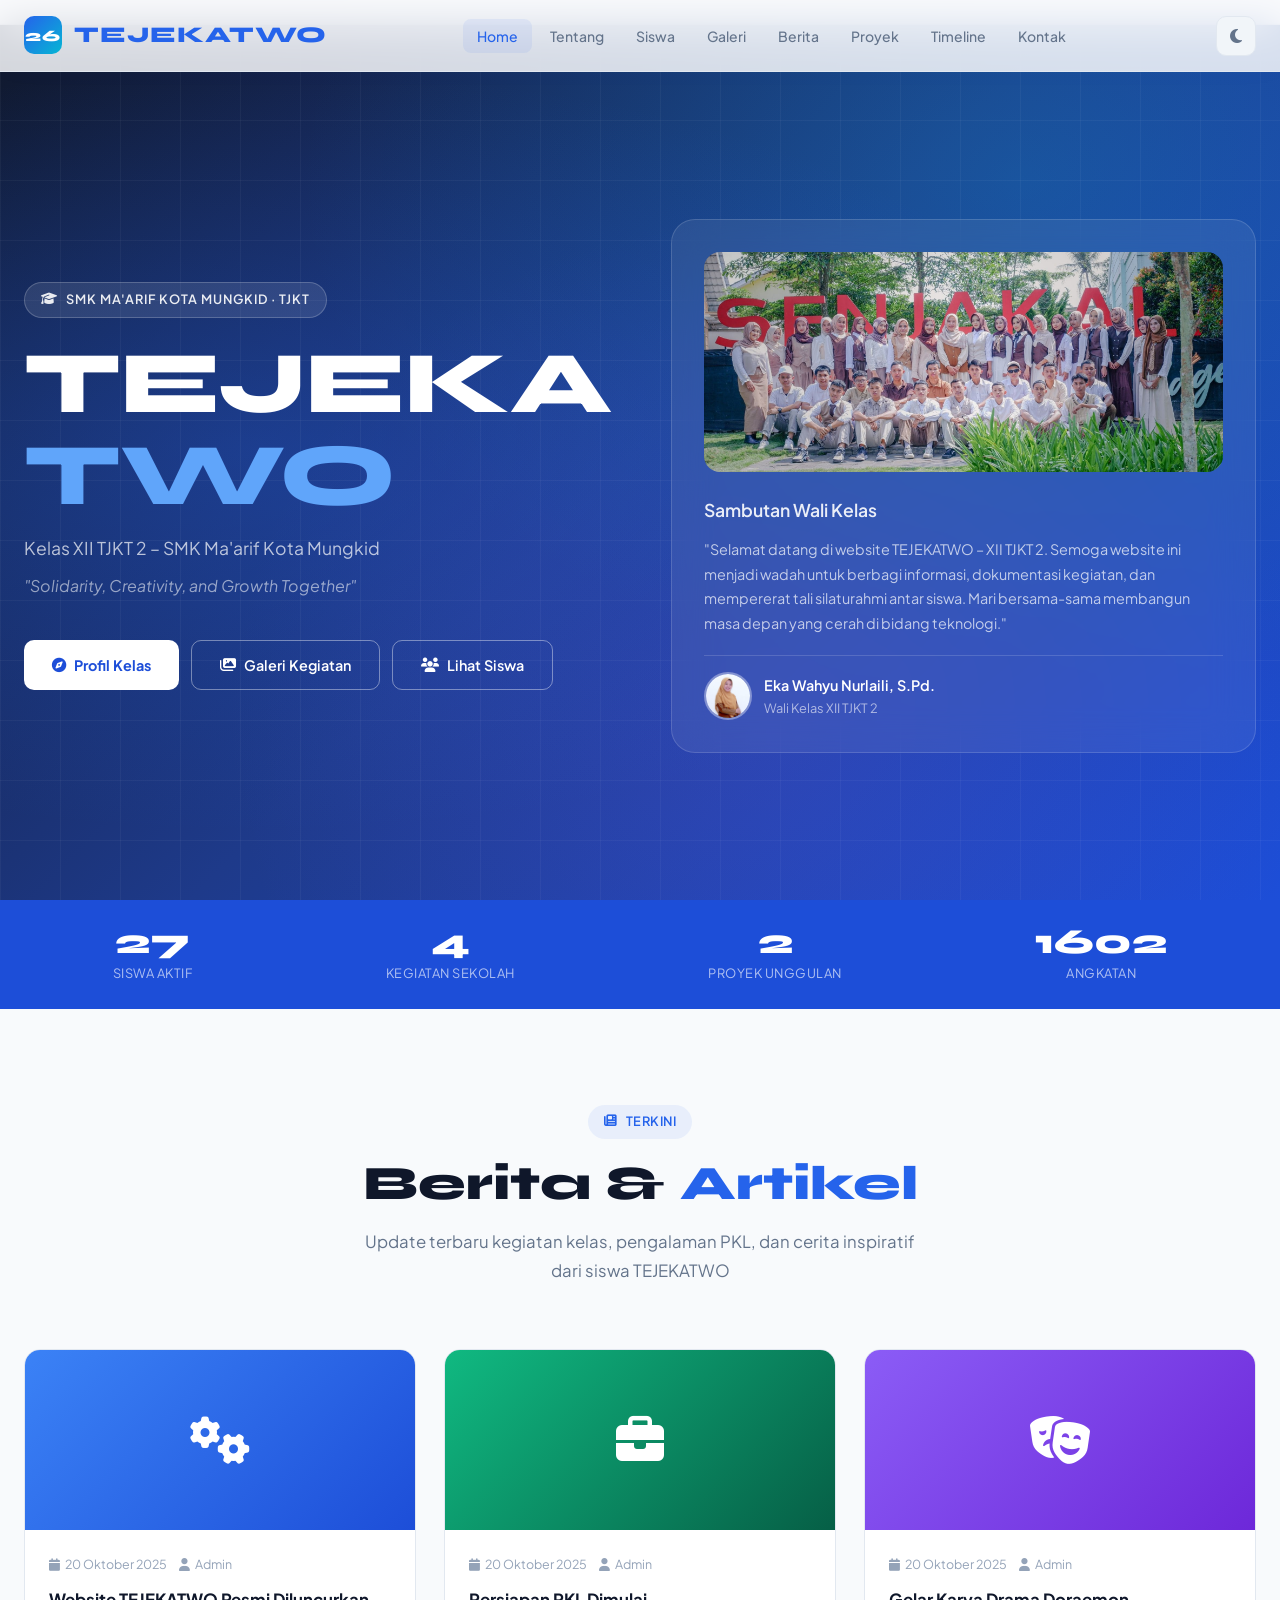
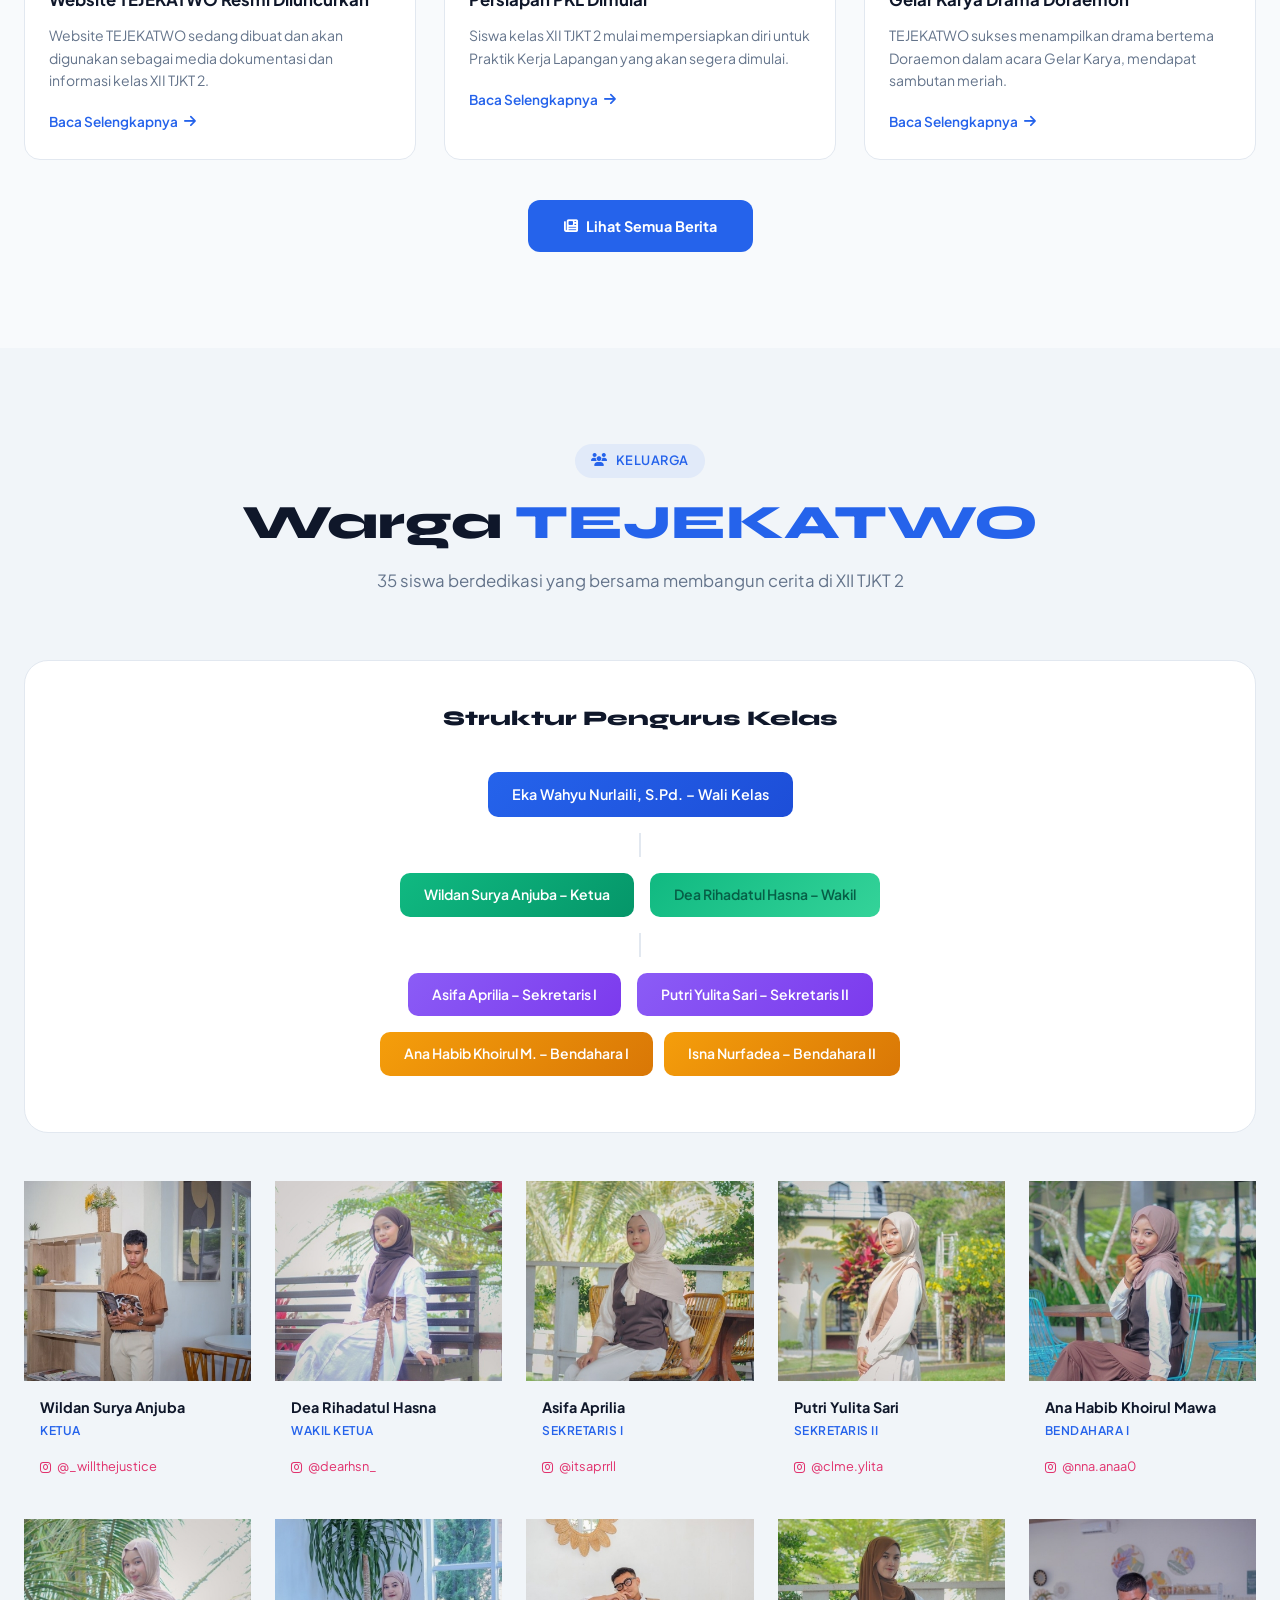
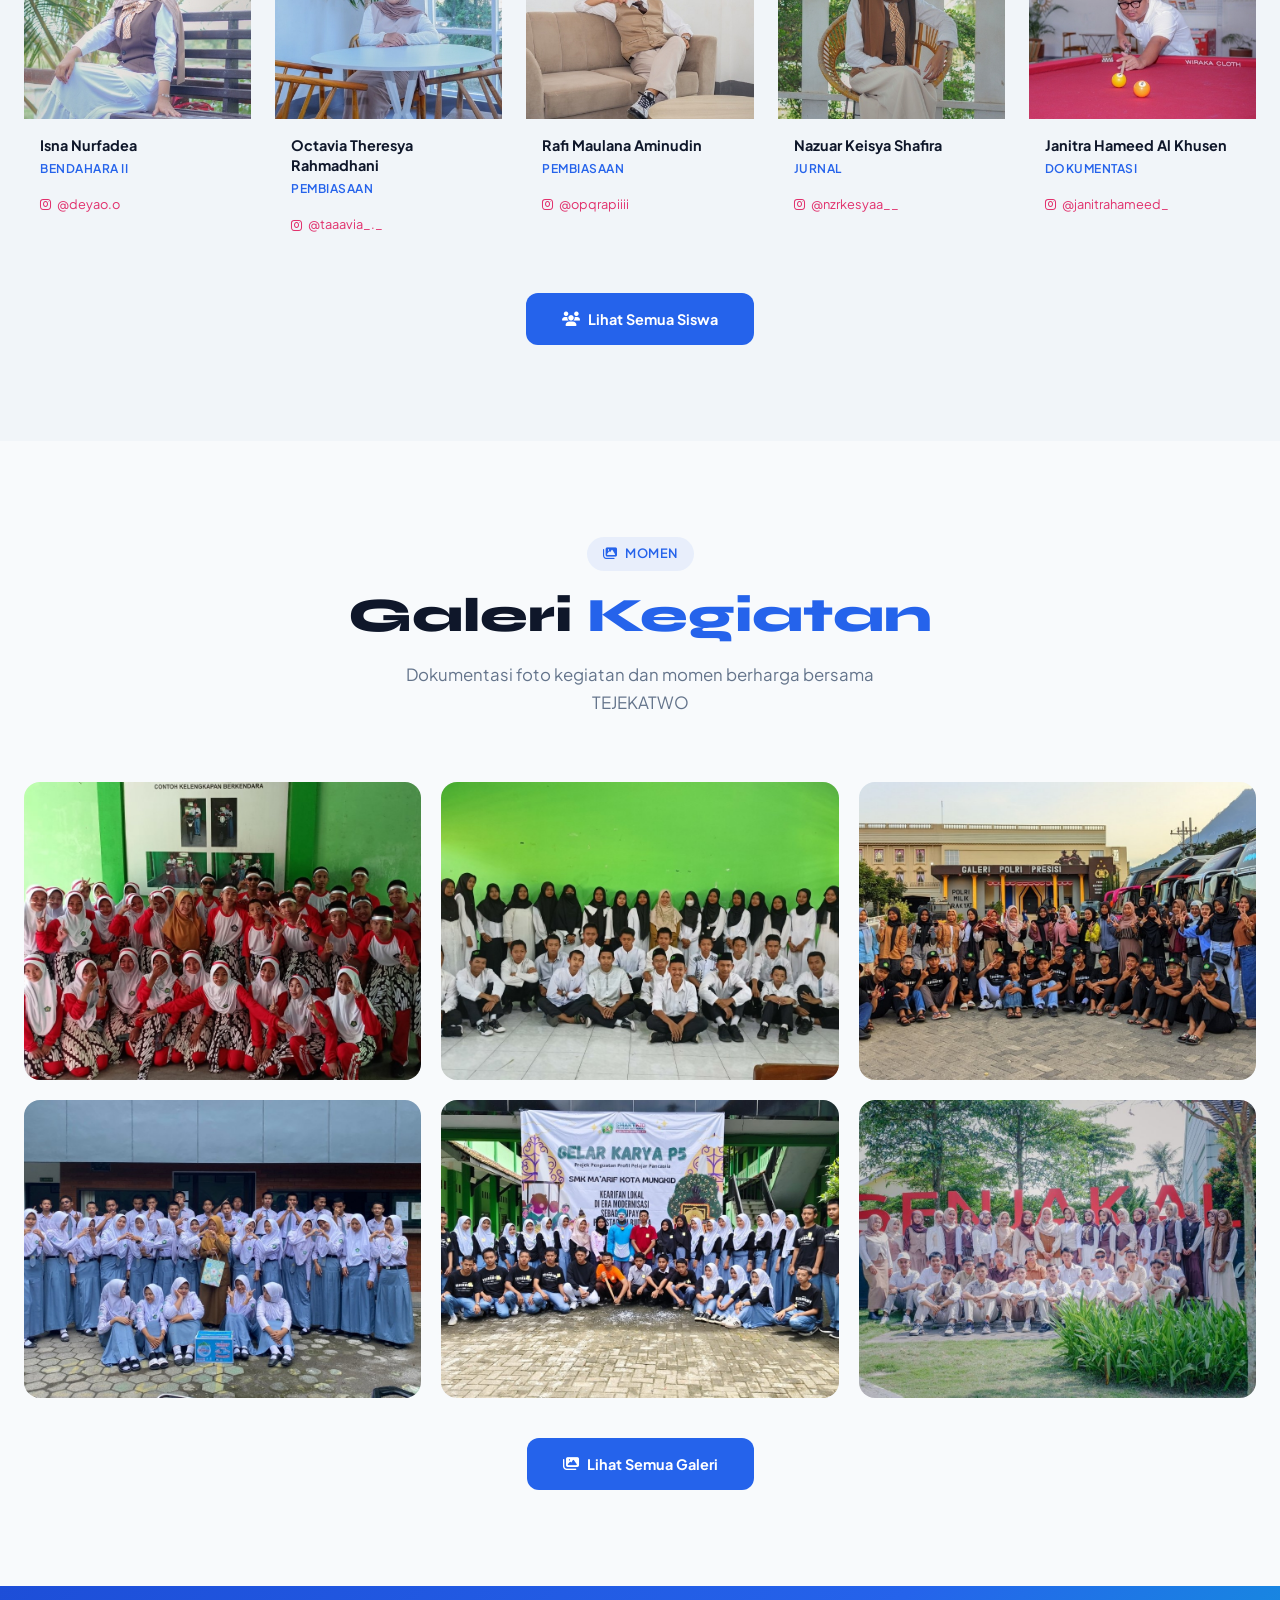
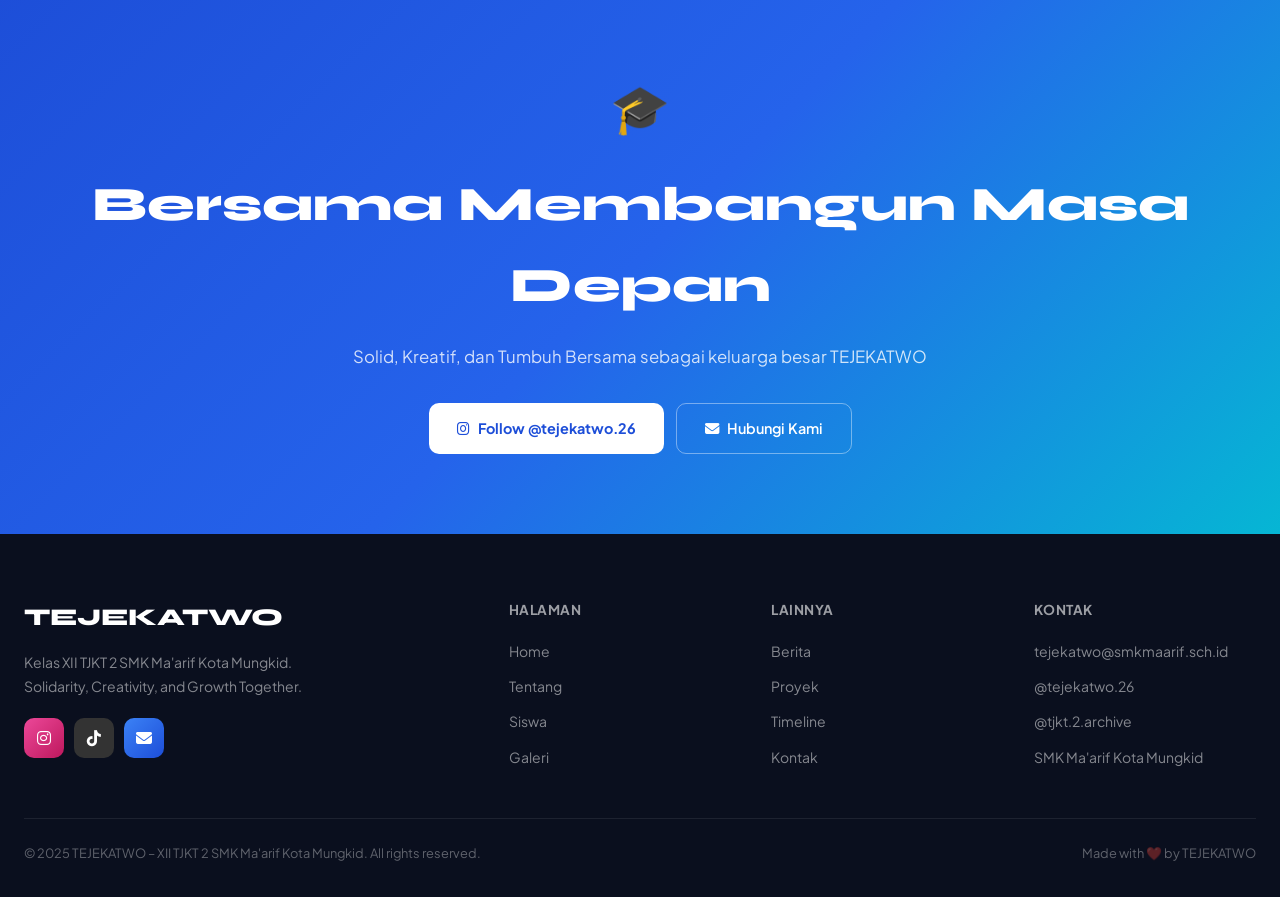
==== index.html @ ade1b7a2 "Add files via upload" ====
<!DOCTYPE html>
<html lang="id" data-theme="light">
<head>
  <meta charset="UTF-8">
  <meta name="viewport" content="width=device-width, initial-scale=1.0">
  <title>TEJEKATWO – XII TJKT 2 SMK Ma'arif Kota Mungkid</title>
  <meta name="description" content="Website resmi kelas XII TJKT 2 SMK Ma'arif Kota Mungkid – Solidarity, Creativity, and Growth Together">
  <meta name="keywords" content="TEJEKATWO, TJKT, SMK Ma'arif, Kota Mungkid, jaringan komputer, website kelas">
  <meta name="author" content="TEJEKATWO">
  <!-- Open Graph -->
  <meta property="og:title" content="TEJEKATWO – XII TJKT 2 SMK Ma'arif Kota Mungkid">
  <meta property="og:description" content="Solidarity, Creativity, and Growth Together">
  <meta property="og:type" content="website">
  <!-- Fonts -->
  <link rel="preconnect" href="https://fonts.googleapis.com">
  <link rel="preconnect" href="https://fonts.gstatic.com" crossorigin>
  <link href="https://fonts.googleapis.com/css2?family=Plus+Jakarta+Sans:wght@300;400;500;600;700;800&family=Syne:wght@700;800&display=swap" rel="stylesheet">
  <link rel="stylesheet" href="https://cdnjs.cloudflare.com/ajax/libs/font-awesome/6.5.0/css/all.min.css">
  <link rel="stylesheet" href="assets/css/style.css">
</head>
<body>

<!-- Scroll Progress -->
<div id="scroll-progress"></div>

<!-- Loading Screen -->
<div id="loading-screen">
  <div class="loader-logo">TEJEKATWO</div>
  <div class="loader-bar"><div class="loader-fill"></div></div>
</div>

<!-- Navbar -->
<nav id="navbar">
  <div class="nav-container">
    <a href="index.html" class="nav-logo">
      <div class="nav-logo-badge">26</div>
      TEJEKATWO
    </a>
    <ul class="nav-links">
      <li><a href="index.html" class="active">Home</a></li>
      <li><a href="about.html">Tentang</a></li>
      <li><a href="students.html">Siswa</a></li>
      <li><a href="gallery.html">Galeri</a></li>
      <li><a href="news.html">Berita</a></li>
      <li><a href="projects.html">Proyek</a></li>
      <li><a href="timeline.html">Timeline</a></li>
      <li><a href="contact.html">Kontak</a></li>
    </ul>
    <div class="nav-actions">
      <button id="theme-toggle" title="Toggle theme"><i class="fas fa-moon"></i></button>
      <button id="hamburger"><i class="fas fa-bars"></i></button>
    </div>
  </div>
</nav>

<!-- Mobile Nav -->
<div id="mobile-nav">
  <ul class="mobile-nav-links">
    <li><a href="index.html">🏠 Home</a></li>
    <li><a href="about.html">📖 Tentang</a></li>
    <li><a href="students.html">👥 Siswa</a></li>
    <li><a href="gallery.html">🖼️ Galeri</a></li>
    <li><a href="news.html">📰 Berita</a></li>
    <li><a href="projects.html">💡 Proyek</a></li>
    <li><a href="timeline.html">📅 Timeline</a></li>
    <li><a href="contact.html">📍 Kontak</a></li>
  </ul>
</div>

<!-- ══ HERO ══ -->
<section id="home">
  <div class="hero-bg-mesh"></div>
  <div class="hero-grid"></div>
  <div class="container">
    <div class="hero-content">
      <!-- Left -->
      <div>
        <div class="hero-eyebrow reveal">
          <i class="fas fa-graduation-cap"></i>
          SMK Ma'arif Kota Mungkid · TJKT
        </div>
        <h1 class="hero-title reveal delay-1">TEJEKA<br><span style="color:#60a5fa">TWO</span></h1>
        <p class="hero-subtitle reveal delay-2">Kelas XII TJKT 2 – SMK Ma'arif Kota Mungkid</p>
        <p class="hero-motto reveal delay-3">"Solidarity, Creativity, and Growth Together"</p>
        <div class="hero-cta reveal delay-4">
          <a href="about.html" class="btn-primary">
            <i class="fas fa-compass"></i> Profil Kelas
          </a>
          <a href="gallery.html" class="btn-outline">
            <i class="fas fa-images"></i> Galeri Kegiatan
          </a>
          <a href="students.html" class="btn-outline">
            <i class="fas fa-users"></i> Lihat Siswa
          </a>
        </div>
      </div>
      <!-- Right – Wali Kelas Card -->
      <div class="hero-card-col reveal delay-2">
        <div class="hero-card">
          <div class="hero-card-img">
            <img src="assets/images/banners/banner_sambutan.jpg" alt="Banner Sambutan" style="width:100%;height:100%;object-fit:cover;" onerror="this.style.display='none'">
            <i class="fas fa-school" style="display:none"></i>
          </div>
          <div class="hero-card-title">Sambutan Wali Kelas</div>
          <p class="hero-card-text">
            "Selamat datang di website TEJEKATWO – XII TJKT 2. Semoga website ini menjadi wadah untuk berbagi informasi, dokumentasi kegiatan, dan mempererat tali silaturahmi antar siswa. Mari bersama-sama membangun masa depan yang cerah di bidang teknologi."
          </p>
          <div class="hero-wali">
            <div class="hero-wali-img" style="overflow:hidden">
              <img src="assets/images/siswa/eka.png" alt="Bu Eka" style="width:100%;height:100%;object-fit:cover" onerror="this.style.display='none'">
            </div>
            <div>
              <div class="hero-wali-name">Eka Wahyu Nurlaili, S.Pd.</div>
              <div class="hero-wali-role">Wali Kelas XII TJKT 2</div>
            </div>
          </div>
        </div>
      </div>
    </div>
  </div>
</section>

<!-- Stats Strip -->
<div class="stats-strip">
  <div class="container">
    <div class="stats-strip-inner">
      <div class="stat-item reveal">
        <div class="stat-num"><span data-target="35" data-suffix="">0</span></div>
        <div class="stat-label">Siswa Aktif</div>
      </div>
      <div class="stat-item reveal delay-1">
        <div class="stat-num"><span data-target="6" data-suffix="">0</span></div>
        <div class="stat-label">Kegiatan Sekolah</div>
      </div>
      <div class="stat-item reveal delay-2">
        <div class="stat-num"><span data-target="3" data-suffix="">0</span></div>
        <div class="stat-label">Proyek Unggulan</div>
      </div>
      <div class="stat-item reveal delay-3">
        <div class="stat-num"><span data-target="2026" data-suffix="">0</span></div>
        <div class="stat-label">Angkatan</div>
      </div>
    </div>
  </div>
</div>

<!-- ══ BERITA TERBARU ══ -->
<section class="section" style="background:var(--bg)">
  <div class="container">
    <div class="section-header reveal">
      <div class="section-tag"><i class="fas fa-newspaper"></i> Terkini</div>
      <h2 class="section-title">Berita & <span>Artikel</span></h2>
      <p class="section-desc">Update terbaru kegiatan kelas, pengalaman PKL, dan cerita inspiratif dari siswa TEJEKATWO</p>
    </div>
    <div class="news-grid">
      <article class="news-card reveal delay-1">
        <div class="news-card-header bg-blue">
          <i class="fas fa-cogs"></i>
        </div>
        <div class="news-card-body">
          <div class="news-meta">
            <span><i class="fas fa-calendar"></i> 20 Oktober 2025</span>
            <span><i class="fas fa-user"></i> Admin</span>
          </div>
          <h3 class="news-card-title">Website TEJEKATWO Resmi Diluncurkan</h3>
          <p class="news-card-desc">Website TEJEKATWO sedang dibuat dan akan digunakan sebagai media dokumentasi dan informasi kelas XII TJKT 2.</p>
          <a href="news.html" class="read-more">Baca Selengkapnya <i class="fas fa-arrow-right"></i></a>
        </div>
      </article>
      <article class="news-card reveal delay-2">
        <div class="news-card-header bg-green">
          <i class="fas fa-briefcase"></i>
        </div>
        <div class="news-card-body">
          <div class="news-meta">
            <span><i class="fas fa-calendar"></i> 20 Oktober 2025</span>
            <span><i class="fas fa-user"></i> Admin</span>
          </div>
          <h3 class="news-card-title">Persiapan PKL Dimulai</h3>
          <p class="news-card-desc">Siswa kelas XII TJKT 2 mulai mempersiapkan diri untuk Praktik Kerja Lapangan yang akan segera dimulai.</p>
          <a href="news.html" class="read-more">Baca Selengkapnya <i class="fas fa-arrow-right"></i></a>
        </div>
      </article>
      <article class="news-card reveal delay-3">
        <div class="news-card-header bg-purple">
          <i class="fas fa-theater-masks"></i>
        </div>
        <div class="news-card-body">
          <div class="news-meta">
            <span><i class="fas fa-calendar"></i> 20 Oktober 2025</span>
            <span><i class="fas fa-user"></i> Admin</span>
          </div>
          <h3 class="news-card-title">Gelar Karya Drama Doraemon</h3>
          <p class="news-card-desc">TEJEKATWO sukses menampilkan drama bertema Doraemon dalam acara Gelar Karya, mendapat sambutan meriah.</p>
          <a href="news.html" class="read-more">Baca Selengkapnya <i class="fas fa-arrow-right"></i></a>
        </div>
      </article>
    </div>
    <div style="text-align:center;margin-top:40px" class="reveal">
      <a href="news.html" class="btn-primary" style="background:var(--primary);color:white;padding:14px 36px;border-radius:12px;font-weight:700;display:inline-flex;align-items:center;gap:8px;transition:all 0.3s">
        <i class="fas fa-newspaper"></i> Lihat Semua Berita
      </a>
    </div>
  </div>
</section>

<!-- ══ SISWA PREVIEW ══ -->
<section class="section" style="background:var(--bg-section)">
  <div class="container">
    <div class="section-header reveal">
      <div class="section-tag"><i class="fas fa-users"></i> Keluarga</div>
      <h2 class="section-title">Warga <span>TEJEKATWO</span></h2>
      <p class="section-desc">35 siswa berdedikasi yang bersama membangun cerita di XII TJKT 2</p>
    </div>
    <!-- Org Preview -->
    <div class="reveal" style="background:var(--bg-card);border:1px solid var(--border);border-radius:var(--radius-lg);padding:40px;margin-bottom:48px">
      <h3 style="font-family:'Syne',sans-serif;font-size:1.3rem;font-weight:800;text-align:center;margin-bottom:32px">Struktur Pengurus Kelas</h3>
      <div class="org-chart">
        <div class="org-row">
          <span class="org-node org-wali">Eka Wahyu Nurlaili, S.Pd. – Wali Kelas</span>
        </div>
        <div class="org-connector"></div>
        <div class="org-row">
          <span class="org-node org-ketua">Wildan Surya Anjuba – Ketua</span>
          <span class="org-node org-wakil" style="background:linear-gradient(135deg,#10b981,#34d399);color:#065f46">Dea Rihadatul Hasna – Wakil</span>
        </div>
        <div class="org-connector"></div>
        <div class="org-row">
          <span class="org-node org-sekret">Asifa Aprilia – Sekretaris I</span>
          <span class="org-node org-sekret">Putri Yulita Sari – Sekretaris II</span><p>
          <span class="org-node org-bendahara">Ana Habib Khoirul M. – Bendahara I</span>
          <span class="org-node org-bendahara">Isna Nurfadea – Bendahara II</span>
        </div>
      </div>
    </div>
    <!-- Preview grid - 8 students -->
    <div class="students-grid" id="preview-students-grid"></div>
    <div style="text-align:center;margin-top:40px" class="reveal">
      <a href="students.html" class="btn-primary" style="background:var(--primary);color:white;padding:14px 36px;border-radius:12px;font-weight:700;display:inline-flex;align-items:center;gap:8px;transition:all 0.3s">
        <i class="fas fa-users"></i> Lihat Semua Siswa
      </a>
    </div>
  </div>
</section>

<!-- ══ GALERI PREVIEW ══ -->
<section class="section" style="background:var(--bg)">
  <div class="container">
    <div class="section-header reveal">
      <div class="section-tag"><i class="fas fa-images"></i> Momen</div>
      <h2 class="section-title">Galeri <span>Kegiatan</span></h2>
      <p class="section-desc">Dokumentasi foto kegiatan dan momen berharga bersama TEJEKATWO</p>
    </div>
    <div class="gallery-grid">
      <div class="gallery-item reveal delay-1" data-category="event">
        <img src="assets/images/galeri/gerakjalan.jpg" alt="Gerak Jalan Kemerdekaan" loading="lazy">
        <div class="gallery-overlay">
          <div class="gallery-caption">
            <h4>Gerak Jalan Kemerdekaan</h4>
            <p>Memeriahkan kemerdekaan Indonesia</p>
          </div>
        </div>
      </div>
      <div class="gallery-item reveal delay-2" data-category="keagamaan">
        <img src="assets/images/galeri/maulid.jpg" alt="Pengajian Maulid Nabi" loading="lazy">
        <div class="gallery-overlay">
          <div class="gallery-caption">
            <h4>Pengajian Maulid Nabi</h4>
            <p>Peringatan maulid nabi Muhammad saw. 1445H</p>
          </div>
        </div>
      </div>
      <div class="gallery-item reveal delay-3" data-category="akademik">
        <img src="assets/images/galeri/kunjungan.jpg" alt="Kunjungan Industri" loading="lazy">
        <div class="gallery-overlay">
          <div class="gallery-caption">
            <h4>Kunjungan Industri & Wisata</h4>
            <p>Universitas Amikom Yogyakarta & Jawa Timur</p>
          </div>
        </div>
      </div>
      <div class="gallery-item reveal delay-1" data-category="event">
        <img src="assets/images/galeri/hariguru.jpg" alt="Hari Guru 2024" loading="lazy">
        <div class="gallery-overlay">
          <div class="gallery-caption">
            <h4>Hari Guru 2024</h4>
            <p>Perayaan Hari Guru Nasional</p>
          </div>
        </div>
      </div>
      <div class="gallery-item reveal delay-2" data-category="seni">
        <img src="assets/images/galeri/gelarkarya.jpg" alt="Gelar Karya" loading="lazy">
        <div class="gallery-overlay">
          <div class="gallery-caption">
            <h4>Gelar Karya</h4>
            <p>Drama Doraemon dari Jepang</p>
          </div>
        </div>
      </div>
      <div class="gallery-item reveal delay-3" data-category="dokumentasi">
        <img src="assets/images/galeri/fotoalbum.jpg" alt="Foto Yearbook" loading="lazy">
        <div class="gallery-overlay">
          <div class="gallery-caption">
            <h4>Foto Yearbook</h4>
            <p>Sesi pemotretan buku tahunan</p>
          </div>
        </div>
      </div>
    </div>
    <div style="text-align:center;margin-top:40px" class="reveal">
      <a href="gallery.html" class="btn-primary" style="background:var(--primary);color:white;padding:14px 36px;border-radius:12px;font-weight:700;display:inline-flex;align-items:center;gap:8px;transition:all 0.3s">
        <i class="fas fa-images"></i> Lihat Semua Galeri
      </a>
    </div>
  </div>
</section>

<!-- ══ CTA ══ -->
<section class="cta-section">
  <div class="container">
    <div class="reveal">
      <div style="font-size:3rem;margin-bottom:16px">🎓</div>
      <h2 class="cta-title">Bersama Membangun Masa Depan</h2>
      <p class="cta-desc">Solid, Kreatif, dan Tumbuh Bersama sebagai keluarga besar TEJEKATWO</p>
      <div style="display:flex;gap:12px;justify-content:center;flex-wrap:wrap">
        <a href="http://www.instagram.com/tejekatwo.26" target="_blank" rel="noopener" class="btn-primary">
          <i class="fab fa-instagram"></i> Follow @tejekatwo.26
        </a>
        <a href="contact.html" class="btn-outline">
          <i class="fas fa-envelope"></i> Hubungi Kami
        </a>
      </div>
    </div>
  </div>
</section>

<!-- ══ FOOTER ══ -->
<footer>
  <div class="container">
    <div class="footer-grid">
      <div>
        <div class="footer-logo">TEJEKATWO</div>
        <p class="footer-desc">Kelas XII TJKT 2 SMK Ma'arif Kota Mungkid.<br>Solidarity, Creativity, and Growth Together.</p>
        <div class="footer-social" style="margin-top:20px">
          <a href="http://www.instagram.com/tejekatwo.26" target="_blank" class="social-btn bg-pink" title="Instagram">
            <i class="fab fa-instagram"></i>
          </a>
          <a href="http://www.tiktok.com/@tjkt.2.archive" target="_blank" class="social-btn" style="background:#333" title="TikTok">
            <i class="fab fa-tiktok"></i>
          </a>
          <a href="mailto:tejekatwo@smkmaarif.sch.id" class="social-btn bg-blue" title="Email">
            <i class="fas fa-envelope"></i>
          </a>
        </div>
      </div>
      <div>
        <div class="footer-heading">Halaman</div>
        <ul class="footer-links">
          <li><a href="index.html">Home</a></li>
          <li><a href="about.html">Tentang</a></li>
          <li><a href="students.html">Siswa</a></li>
          <li><a href="gallery.html">Galeri</a></li>
        </ul>
      </div>
      <div>
        <div class="footer-heading">Lainnya</div>
        <ul class="footer-links">
          <li><a href="news.html">Berita</a></li>
          <li><a href="projects.html">Proyek</a></li>
          <li><a href="timeline.html">Timeline</a></li>
          <li><a href="contact.html">Kontak</a></li>
        </ul>
      </div>
      <div>
        <div class="footer-heading">Kontak</div>
        <ul class="footer-links">
          <li><a href="mailto:tejekatwo@smkmaarif.sch.id">tejekatwo@smkmaarif.sch.id</a></li>
          <li><a href="#">@tejekatwo.26</a></li>
          <li><a href="#">@tjkt.2.archive</a></li>
          <li><a href="#">SMK Ma'arif Kota Mungkid</a></li>
        </ul>
      </div>
    </div>
    <hr class="footer-divider">
    <div class="footer-bottom">
      <span class="footer-copy">© 2025 TEJEKATWO – XII TJKT 2 SMK Ma'arif Kota Mungkid. All rights reserved.</span>
      <span class="footer-copy">Made with ❤️ by TEJEKATWO</span>
    </div>
  </div>
</footer>

<!-- Lightbox -->
<div id="lightbox">
  <button id="lightbox-close"><i class="fas fa-times"></i></button>
  <img src="" alt="Gallery Image">
  <div id="lightbox-caption"></div>
</div>

<!-- Back to Top -->
<button id="back-to-top" title="Kembali ke atas"><i class="fas fa-arrow-up"></i></button>

<script src="assets/js/data.js"></script>
<script src="assets/js/main.js"></script>
<script>
// Render preview students (first 8)
document.addEventListener('DOMContentLoaded', () => {
  const grid = document.getElementById('preview-students-grid');
  if (!grid || typeof SISWA_DATA === 'undefined') return;
  SISWA_DATA.slice(0, 10).forEach((siswa, i) => {
    const card = document.createElement('div');
    card.className = ` reveal delay-${(i%4)+1}`;
    card.innerHTML = `
      ${siswa.foto
  ? `<img 
       src="assets/images/siswa/${siswa.foto}" 
       alt="${siswa.nama}" 
       class="student-card-img" 
       loading="lazy"
       onerror="this.outerHTML='<div class=&quot;student-card-img&quot;><i class=&quot;fas fa-user&quot;></i></div>'"
     >`
  : `<div class="student-card-img"><i class="fas fa-user"></i></div>`
}
      <div class="student-card-body">
        <div class="student-card-name">${siswa.nama}</div>
        <div class="student-card-role">${siswa.jabatan}</div>
        <a href="https://instagram.com/${siswa.instagram}" target="_blank" rel="noopener" class="student-card-ig">
          <i class="fab fa-instagram"></i> @${siswa.instagram}
        </a>
      </div>`;
    grid.appendChild(card);
    setTimeout(() => document.querySelectorAll('.reveal').forEach(el => {
      const io = new IntersectionObserver(entries => entries.forEach(e => e.isIntersecting && e.target.classList.add('visible')), {threshold:0.1});
      io.observe(el);
    }), 50);
  });
});
</script>
</body>
</html>
---- assets/css/style.css ----
/* ============================================================
   TEJEKATWO – Main Stylesheet
   XII TJKT 2 SMK Ma'arif Kota Mungkid
   Design: Premium Dark Academic + Modern Tech
   ============================================================ */

@import url('https://fonts.googleapis.com/css2?family=Plus+Jakarta+Sans:wght@300;400;500;600;700;800&family=Syne:wght@700;800&display=swap');

/* ── CSS Variables ── */
:root {
  --primary: #2563eb;
  --primary-light: #3b82f6;
  --primary-dark: #1d4ed8;
  --accent: #06b6d4;
  --accent2: #8b5cf6;
  --success: #10b981;
  --warning: #f59e0b;
  --danger: #ef4444;

  --bg: #f8fafc;
  --bg-card: #ffffff;
  --bg-section: #f1f5f9;
  --text: #0f172a;
  --text-muted: #64748b;
  --text-light: #94a3b8;
  --border: #e2e8f0;
  --shadow: 0 4px 24px rgba(37,99,235,0.08);
  --shadow-lg: 0 12px 48px rgba(37,99,235,0.15);
  --radius: 16px;
  --radius-sm: 10px;
  --radius-lg: 24px;
  --navbar-h: 72px;
  --transition: 0.3s cubic-bezier(0.4, 0, 0.2, 1);
}

[data-theme="dark"] {
  --bg: #0a0f1e;
  --bg-card: #111827;
  --bg-section: #111827;
  --text: #f1f5f9;
  --text-muted: #94a3b8;
  --text-light: #64748b;
  --border: #1e293b;
  --shadow: 0 4px 24px rgba(0,0,0,0.4);
  --shadow-lg: 0 12px 48px rgba(0,0,0,0.6);
}

/* ── Reset ── */
*, *::before, *::after { box-sizing: border-box; margin: 0; padding: 0; }

html {
  scroll-behavior: smooth;
  scroll-padding-top: var(--navbar-h);
}

body {
  font-family: 'Plus Jakarta Sans', sans-serif;
  background: var(--bg);
  color: var(--text);
  line-height: 1.7;
  overflow-x: hidden;
  transition: background var(--transition), color var(--transition);
}

img { max-width: 100%; display: block; }
a { text-decoration: none; color: inherit; }
button { cursor: pointer; border: none; background: none; font-family: inherit; }

/* ── Scroll Progress Bar ── */
#scroll-progress {
  position: fixed;
  top: 0; left: 0;
  height: 3px;
  background: linear-gradient(90deg, var(--primary), var(--accent));
  z-index: 9999;
  width: 0%;
  transition: width 0.1s linear;
}

/* ── Loading Screen ── */
#loading-screen {
  position: fixed;
  inset: 0;
  background: var(--primary-dark);
  display: flex;
  flex-direction: column;
  align-items: center;
  justify-content: center;
  z-index: 10000;
  transition: opacity 0.6s ease, visibility 0.6s;
}
#loading-screen.hidden { opacity: 0; visibility: hidden; }
.loader-logo {
  font-family: 'Syne', sans-serif;
  font-size: 2.5rem;
  color: white;
  font-weight: 800;
  letter-spacing: 2px;
  animation: pulse 1.2s ease-in-out infinite;
}
.loader-bar {
  width: 200px;
  height: 3px;
  background: rgba(255,255,255,0.2);
  border-radius: 2px;
  margin-top: 20px;
  overflow: hidden;
}
.loader-fill {
  height: 100%;
  background: white;
  border-radius: 2px;
  animation: load 1.5s ease forwards;
}
@keyframes load { from { width: 0 } to { width: 100% } }
@keyframes pulse { 0%,100%{opacity:1} 50%{opacity:0.6} }

/* ── Navbar ── */
#navbar {
  position: fixed;
  top: 0; left: 0; right: 0;
  height: var(--navbar-h);
  background: rgba(248,250,252,0.85);
  backdrop-filter: blur(20px);
  -webkit-backdrop-filter: blur(20px);
  border-bottom: 1px solid var(--border);
  z-index: 1000;
  transition: all var(--transition);
}
[data-theme="dark"] #navbar {
  background: rgba(10,15,30,0.85);
}
#navbar.scrolled {
  box-shadow: var(--shadow);
}
.nav-container {
  max-width: 1280px;
  margin: 0 auto;
  padding: 0 24px;
  height: 100%;
  display: flex;
  align-items: center;
  justify-content: space-between;
}
.nav-logo {
  display: flex;
  align-items: center;
  gap: 12px;
  font-family: 'Syne', sans-serif;
  font-size: 1.4rem;
  font-weight: 800;
  color: var(--primary);
  letter-spacing: 1px;
}
.nav-logo-badge {
  width: 38px;
  height: 38px;
  background: linear-gradient(135deg, var(--primary), var(--accent));
  border-radius: 10px;
  display: flex;
  align-items: center;
  justify-content: center;
  color: white;
  font-size: 1rem;
  font-weight: 800;
}
.nav-links {
  display: flex;
  align-items: center;
  gap: 4px;
  list-style: none;
}
.nav-links a {
  padding: 8px 14px;
  border-radius: 8px;
  font-size: 0.875rem;
  font-weight: 500;
  color: var(--text-muted);
  transition: all var(--transition);
}
.nav-links a:hover, .nav-links a.active {
  color: var(--primary);
  background: rgba(37,99,235,0.08);
}
.nav-actions {
  display: flex;
  align-items: center;
  gap: 8px;
}
#theme-toggle {
  width: 40px; height: 40px;
  border-radius: 10px;
  background: var(--bg-section);
  border: 1px solid var(--border);
  color: var(--text-muted);
  display: flex; align-items: center; justify-content: center;
  transition: all var(--transition);
  font-size: 1rem;
}
#theme-toggle:hover { color: var(--primary); border-color: var(--primary); }

#hamburger {
  display: none;
  width: 40px; height: 40px;
  border-radius: 10px;
  background: var(--bg-section);
  border: 1px solid var(--border);
  color: var(--text-muted);
  align-items: center; justify-content: center;
  font-size: 1.1rem;
  transition: all var(--transition);
}

/* Mobile Menu */
#mobile-nav {
  position: fixed;
  top: var(--navbar-h);
  left: 0; right: 0;
  background: var(--bg-card);
  border-bottom: 1px solid var(--border);
  padding: 16px 24px 24px;
  z-index: 999;
  transform: translateY(-110%);
  transition: transform 0.4s cubic-bezier(0.4,0,0.2,1);
  box-shadow: var(--shadow-lg);
}
#mobile-nav.open { transform: translateY(0); }
.mobile-nav-links {
  list-style: none;
  display: flex;
  flex-direction: column;
  gap: 4px;
}
.mobile-nav-links a {
  display: block;
  padding: 12px 16px;
  border-radius: var(--radius-sm);
  font-weight: 500;
  color: var(--text-muted);
  transition: all var(--transition);
}
.mobile-nav-links a:hover { background: var(--bg-section); color: var(--primary); }

/* ── Container ── */
.container { max-width: 1280px; margin: 0 auto; padding: 0 24px; }
.section { padding: 96px 0; }
.section-sm { padding: 64px 0; }

/* ── Section Header ── */
.section-header { text-align: center; margin-bottom: 64px; }
.section-tag {
  display: inline-flex;
  align-items: center;
  gap: 8px;
  background: rgba(37,99,235,0.08);
  color: var(--primary);
  padding: 6px 16px;
  border-radius: 100px;
  font-size: 0.8rem;
  font-weight: 600;
  letter-spacing: 0.5px;
  text-transform: uppercase;
  margin-bottom: 16px;
}
.section-title {
  font-family: 'Syne', sans-serif;
  font-size: clamp(2rem, 4vw, 3rem);
  font-weight: 800;
  color: var(--text);
  line-height: 1.2;
  margin-bottom: 16px;
}
.section-title span { color: var(--primary); }
.section-desc {
  font-size: 1.05rem;
  color: var(--text-muted);
  max-width: 560px;
  margin: 0 auto;
}

/* ── Hero Section ── */
#home {
  min-height: 100vh;
  display: flex;
  align-items: center;
  padding-top: var(--navbar-h);
  position: relative;
  overflow: hidden;
  background: linear-gradient(135deg, #0f172a 0%, #1e3a8a 50%, #1d4ed8 100%);
}
.hero-bg-mesh {
  position: absolute;
  inset: 0;
  background:
    radial-gradient(ellipse at 20% 50%, rgba(37,99,235,0.3) 0%, transparent 60%),
    radial-gradient(ellipse at 80% 20%, rgba(6,182,212,0.2) 0%, transparent 50%),
    radial-gradient(ellipse at 60% 80%, rgba(139,92,246,0.15) 0%, transparent 50%);
}
.hero-grid {
  position: absolute;
  inset: 0;
  background-image:
    linear-gradient(rgba(255,255,255,0.04) 1px, transparent 1px),
    linear-gradient(90deg, rgba(255,255,255,0.04) 1px, transparent 1px);
  background-size: 60px 60px;
}
.hero-content {
  position: relative;
  z-index: 1;
  display: grid;
  grid-template-columns: 1fr 1fr;
  gap: 60px;
  align-items: center;
  padding: 80px 0;
}
.hero-eyebrow {
  display: inline-flex;
  align-items: center;
  gap: 8px;
  background: rgba(255,255,255,0.1);
  border: 1px solid rgba(255,255,255,0.2);
  color: rgba(255,255,255,0.9);
  padding: 6px 16px;
  border-radius: 100px;
  font-size: 0.8rem;
  font-weight: 600;
  letter-spacing: 1px;
  text-transform: uppercase;
  margin-bottom: 20px;
}
.hero-title {
  font-family: 'Syne', sans-serif;
  font-size: clamp(3rem, 7vw, 5.5rem);
  font-weight: 800;
  color: white;
  line-height: 1.05;
  margin-bottom: 12px;
  letter-spacing: -1px;
}
.hero-subtitle {
  font-size: 1.1rem;
  color: rgba(255,255,255,0.7);
  margin-bottom: 8px;
}
.hero-motto {
  font-size: 1rem;
  color: rgba(255,255,255,0.55);
  font-style: italic;
  margin-bottom: 40px;
}
.hero-cta {
  display: flex;
  flex-wrap: wrap;
  gap: 12px;
}
.btn-primary {
  background: white;
  color: var(--primary-dark);
  padding: 12px 28px;
  border-radius: var(--radius-sm);
  font-weight: 700;
  font-size: 0.9rem;
  transition: all var(--transition);
  display: inline-flex;
  align-items: center;
  gap: 8px;
}
.btn-primary:hover {
  transform: translateY(-2px);
  box-shadow: 0 8px 24px rgba(255,255,255,0.3);
}
.btn-outline {
  background: transparent;
  color: white;
  padding: 12px 28px;
  border-radius: var(--radius-sm);
  font-weight: 600;
  font-size: 0.9rem;
  border: 1.5px solid rgba(255,255,255,0.4);
  transition: all var(--transition);
  display: inline-flex;
  align-items: center;
  gap: 8px;
}
.btn-outline:hover {
  background: rgba(255,255,255,0.1);
  border-color: rgba(255,255,255,0.7);
  transform: translateY(-2px);
}

/* Hero Card */
.hero-card {
  background: rgba(255,255,255,0.07);
  backdrop-filter: blur(20px);
  border: 1px solid rgba(255,255,255,0.15);
  border-radius: var(--radius-lg);
  padding: 32px;
  color: white;
}
.hero-card-img {
  width: 100%;
  height: 220px;
  border-radius: var(--radius);
  object-fit: cover;
  margin-bottom: 24px;
  background: rgba(255,255,255,0.1);
  display: flex;
  align-items: center;
  justify-content: center;
  color: rgba(255,255,255,0.4);
  font-size: 3rem;
  overflow: hidden;
}
.hero-card-title {
  font-size: 1.1rem;
  font-weight: 600;
  margin-bottom: 12px;
  color: rgba(255,255,255,0.9);
}
.hero-card-text {
  font-size: 0.9rem;
  color: rgba(255,255,255,0.7);
  line-height: 1.7;
  margin-bottom: 20px;
}
.hero-wali {
  display: flex;
  align-items: center;
  gap: 12px;
  padding-top: 16px;
  border-top: 1px solid rgba(255,255,255,0.15);
}
.hero-wali-img {
  width: 48px;
  height: 48px;
  border-radius: 50%;
  object-fit: cover;
  border: 2px solid rgba(255,255,255,0.3);
  background: rgba(255,255,255,0.1);
  overflow: hidden;
}
.hero-wali-name { font-size: 0.9rem; font-weight: 600; }
.hero-wali-role { font-size: 0.8rem; color: rgba(255,255,255,0.6); }

/* Stats Strip */
.stats-strip {
  background: var(--primary-dark);
  padding: 24px 0;
}
.stats-strip-inner {
  display: flex;
  justify-content: space-around;
  flex-wrap: wrap;
  gap: 16px;
}
.stat-item { text-align: center; color: white; }
.stat-num {
  font-family: 'Syne', sans-serif;
  font-size: 2.2rem;
  font-weight: 800;
  line-height: 1;
  margin-bottom: 4px;
}
.stat-label {
  font-size: 0.8rem;
  color: rgba(255,255,255,0.65);
  text-transform: uppercase;
  letter-spacing: 0.5px;
}

/* ── Cards ── */
.card {
  background: var(--bg-card);
  border: 1px solid var(--border);
  border-radius: var(--radius);
  overflow: hidden;
  transition: all var(--transition);
  box-shadow: var(--shadow);
}
.card:hover {
  transform: translateY(-6px);
  box-shadow: var(--shadow-lg);
  border-color: rgba(37,99,235,0.2);
}

/* ── Student Cards ── */
.students-grid {
  display: grid;
  grid-template-columns: repeat(auto-fill, minmax(220px, 1fr));
  gap: 24px;
}
.student-card {
  background: var(--bg-card);
  border: 1px solid var(--border);
  border-radius: var(--radius);
  overflow: hidden;
  transition: all var(--transition);
  cursor: pointer;
}
.student-card:hover {
  transform: translateY(-6px);
  box-shadow: var(--shadow-lg);
  border-color: rgba(37,99,235,0.3);
}
.student-card-img {
  width: 100%;
  height: 200px;
  object-fit: cover;
  background: linear-gradient(135deg, #dbeafe, #bfdbfe);
  display: flex;
  align-items: center;
  justify-content: center;
  color: var(--primary);
  font-size: 3rem;
}
.student-card-body { padding: 16px; }
.student-card-name {
  font-size: 0.9rem;
  font-weight: 700;
  color: var(--text);
  margin-bottom: 4px;
  line-height: 1.4;
}
.student-card-role {
  font-size: 0.75rem;
  font-weight: 600;
  color: var(--primary);
  text-transform: uppercase;
  letter-spacing: 0.5px;
  margin-bottom: 10px;
}
.student-card-ig {
  display: inline-flex;
  align-items: center;
  gap: 6px;
  font-size: 0.8rem;
  color: #e1306c;
  transition: color var(--transition);
}
.student-card-ig:hover { color: #c13584; }

/* ── Gallery ── */
.gallery-grid {
  display: grid;
  grid-template-columns: repeat(auto-fill, minmax(300px, 1fr));
  gap: 20px;
}
.gallery-item {
  border-radius: var(--radius);
  overflow: hidden;
  cursor: pointer;
  position: relative;
  background: var(--bg-section);
  aspect-ratio: 4/3;
}
.gallery-item img {
  width: 100%;
  height: 100%;
  object-fit: cover;
  transition: transform 0.5s ease;
}
.gallery-item:hover img { transform: scale(1.08); }
.gallery-overlay {
  position: absolute;
  inset: 0;
  background: linear-gradient(to top, rgba(0,0,0,0.8) 0%, transparent 60%);
  opacity: 0;
  transition: opacity var(--transition);
  display: flex;
  align-items: flex-end;
  padding: 20px;
}
.gallery-item:hover .gallery-overlay { opacity: 1; }
.gallery-caption { color: white; }
.gallery-caption h4 { font-size: 0.95rem; font-weight: 700; }
.gallery-caption p { font-size: 0.8rem; opacity: 0.8; margin-top: 4px; }

/* ── News Cards ── */
.news-grid {
  display: grid;
  grid-template-columns: repeat(auto-fill, minmax(320px, 1fr));
  gap: 28px;
}
.news-card {
  background: var(--bg-card);
  border: 1px solid var(--border);
  border-radius: var(--radius);
  overflow: hidden;
  transition: all var(--transition);
}
.news-card:hover {
  transform: translateY(-5px);
  box-shadow: var(--shadow-lg);
}
.news-card-header {
  height: 180px;
  display: flex;
  align-items: center;
  justify-content: center;
  font-size: 3rem;
  color: white;
}
.news-card-body { padding: 24px; }
.news-meta {
  font-size: 0.78rem;
  color: var(--text-light);
  margin-bottom: 10px;
  display: flex;
  gap: 12px;
}
.news-meta span { display: flex; align-items: center; gap: 5px; }
.news-card-title {
  font-size: 1.05rem;
  font-weight: 700;
  margin-bottom: 10px;
  color: var(--text);
}
.news-card-desc {
  font-size: 0.875rem;
  color: var(--text-muted);
  line-height: 1.6;
  margin-bottom: 16px;
}
.read-more {
  font-size: 0.85rem;
  font-weight: 600;
  color: var(--primary);
  display: inline-flex;
  align-items: center;
  gap: 6px;
  transition: gap var(--transition);
}
.read-more:hover { gap: 10px; }

/* ── Timeline ── */
.timeline {
  position: relative;
  max-width: 800px;
  margin: 0 auto;
}
.timeline::before {
  content: '';
  position: absolute;
  left: 50%;
  top: 0; bottom: 0;
  width: 2px;
  background: linear-gradient(to bottom, var(--primary), var(--accent));
  transform: translateX(-50%);
}
.timeline-item {
  display: grid;
  grid-template-columns: 1fr 60px 1fr;
  gap: 0;
  margin-bottom: 48px;
  align-items: center;
}
.timeline-item:nth-child(even) .timeline-content { grid-column: 3; }
.timeline-item:nth-child(even) .timeline-spacer { grid-column: 1; }
.timeline-item:nth-child(odd) .timeline-content { grid-column: 1; }
.timeline-item:nth-child(odd) .timeline-spacer { grid-column: 3; }
.timeline-dot {
  grid-column: 2;
  width: 48px;
  height: 48px;
  border-radius: 50%;
  display: flex;
  align-items: center;
  justify-content: center;
  color: white;
  font-size: 1.1rem;
  z-index: 1;
  margin: 0 auto;
  box-shadow: 0 0 0 6px var(--bg);
  border: 2px solid white;
}
.timeline-content {
  background: var(--bg-card);
  border: 1px solid var(--border);
  border-radius: var(--radius);
  padding: 20px 24px;
  box-shadow: var(--shadow);
  transition: all var(--transition);
}
.timeline-content:hover {
  transform: translateY(-4px);
  box-shadow: var(--shadow-lg);
}
.timeline-year {
  font-size: 0.78rem;
  font-weight: 600;
  color: var(--primary);
  text-transform: uppercase;
  letter-spacing: 0.5px;
  margin-bottom: 4px;
}
.timeline-label {
  font-size: 1rem;
  font-weight: 700;
  margin-bottom: 8px;
  color: var(--text);
}
.timeline-desc { font-size: 0.875rem; color: var(--text-muted); line-height: 1.6; }

/* ── Org Chart ── */
.org-chart {
  text-align: center;
  max-width: 900px;
  margin: 0 auto;
}
.org-node {
  display: inline-block;
  padding: 10px 24px;
  border-radius: var(--radius-sm);
  font-size: 0.875rem;
  font-weight: 600;
  color: white;
  margin: 4px;
}
.org-wali { background: linear-gradient(135deg, var(--primary), var(--primary-dark)); font-size: 0.9rem; }
.org-ketua { background: linear-gradient(135deg, var(--success), #059669); }
.org-wakil { background: linear-gradient(135deg, #10b981, #34d399); color: #065f46; }
.org-row { display: flex; justify-content: center; flex-wrap: wrap; gap: 8px; margin: 12px 0; }
.org-connector {
  width: 2px;
  height: 24px;
  background: var(--border);
  margin: 0 auto;
}
.org-sekret { background: linear-gradient(135deg, var(--accent2), #7c3aed); }
.org-bendahara { background: linear-gradient(135deg, var(--warning), #d97706); }

/* ── Filters ── */
.filter-bar {
  display: flex;
  flex-wrap: wrap;
  gap: 8px;
  margin-bottom: 32px;
}
.filter-btn {
  padding: 8px 18px;
  border-radius: 100px;
  font-size: 0.82rem;
  font-weight: 600;
  border: 1.5px solid var(--border);
  color: var(--text-muted);
  background: var(--bg-card);
  transition: all var(--transition);
}
.filter-btn:hover, .filter-btn.active {
  background: var(--primary);
  color: white;
  border-color: var(--primary);
}

/* ── Search ── */
.search-bar {
  position: relative;
  max-width: 400px;
  margin-bottom: 24px;
}
.search-bar input {
  width: 100%;
  padding: 12px 16px 12px 44px;
  border: 1.5px solid var(--border);
  border-radius: var(--radius-sm);
  background: var(--bg-card);
  color: var(--text);
  font-family: inherit;
  font-size: 0.9rem;
  transition: all var(--transition);
}
.search-bar input:focus {
  outline: none;
  border-color: var(--primary);
  box-shadow: 0 0 0 3px rgba(37,99,235,0.1);
}
.search-bar .search-icon {
  position: absolute;
  left: 14px;
  top: 50%;
  transform: translateY(-50%);
  color: var(--text-light);
}

/* ── Modal ── */
.modal-overlay {
  position: fixed;
  inset: 0;
  background: rgba(0,0,0,0.7);
  backdrop-filter: blur(6px);
  z-index: 2000;
  display: flex;
  align-items: center;
  justify-content: center;
  padding: 20px;
  opacity: 0;
  visibility: hidden;
  transition: all 0.3s ease;
}
.modal-overlay.open { opacity: 1; visibility: visible; }
.modal {
  background: var(--bg-card);
  border-radius: var(--radius-lg);
  max-width: 480px;
  width: 100%;
  overflow: hidden;
  transform: scale(0.9);
  transition: transform 0.3s ease;
  box-shadow: 0 24px 80px rgba(0,0,0,0.4);
}
.modal-overlay.open .modal { transform: scale(1); }
.modal-img {
  width: 100%;
  height: 240px;
  object-fit: cover;
  background: linear-gradient(135deg, #dbeafe, #bfdbfe);
  display: flex;
  align-items: center;
  justify-content: center;
  font-size: 4rem;
  color: var(--primary);
}
.modal-body { padding: 28px; }
.modal-name {
  font-family: 'Syne', sans-serif;
  font-size: 1.4rem;
  font-weight: 800;
  margin-bottom: 4px;
}
.modal-role {
  color: var(--primary);
  font-size: 0.85rem;
  font-weight: 600;
  text-transform: uppercase;
  letter-spacing: 0.5px;
  margin-bottom: 20px;
}
.modal-actions { display: flex; gap: 12px; margin-top: 20px; }
.modal-btn {
  flex: 1;
  padding: 10px;
  border-radius: var(--radius-sm);
  font-weight: 600;
  font-size: 0.875rem;
  text-align: center;
  transition: all var(--transition);
}
.modal-btn-ig { background: linear-gradient(135deg, #e1306c, #833ab4); color: white; }
.modal-btn-ig:hover { opacity: 0.9; transform: translateY(-2px); }
.modal-btn-portfolio { background: var(--primary); color: white; }
.modal-btn-portfolio:hover { background: var(--primary-dark); transform: translateY(-2px); }
.modal-close {
  position: absolute;
  top: 16px; right: 16px;
  width: 36px; height: 36px;
  border-radius: 50%;
  background: rgba(0,0,0,0.5);
  color: white;
  display: flex;
  align-items: center;
  justify-content: center;
  font-size: 1rem;
  transition: all var(--transition);
}
.modal-close:hover { background: rgba(0,0,0,0.8); }

/* Lightbox */
#lightbox {
  position: fixed;
  inset: 0;
  background: rgba(0,0,0,0.95);
  z-index: 3000;
  display: flex;
  align-items: center;
  justify-content: center;
  flex-direction: column;
  opacity: 0;
  visibility: hidden;
  transition: all 0.3s ease;
}
#lightbox.open { opacity: 1; visibility: visible; }
#lightbox img {
  max-width: 90vw;
  max-height: 80vh;
  border-radius: var(--radius);
  object-fit: contain;
}
#lightbox-caption {
  color: white;
  margin-top: 16px;
  font-size: 0.95rem;
  text-align: center;
}
#lightbox-close {
  position: fixed;
  top: 20px; right: 20px;
  width: 44px; height: 44px;
  border-radius: 50%;
  background: rgba(255,255,255,0.1);
  color: white;
  font-size: 1.3rem;
  display: flex; align-items: center; justify-content: center;
}

/* ── Contact Section ── */
.contact-grid {
  display: grid;
  grid-template-columns: repeat(auto-fill, minmax(220px, 1fr));
  gap: 24px;
  margin-bottom: 48px;
}
.contact-card {
  background: var(--bg-card);
  border: 1px solid var(--border);
  border-radius: var(--radius);
  padding: 32px 24px;
  text-align: center;
  transition: all var(--transition);
}
.contact-card:hover { transform: translateY(-4px); box-shadow: var(--shadow-lg); }
.contact-icon {
  width: 56px; height: 56px;
  border-radius: var(--radius-sm);
  display: flex; align-items: center; justify-content: center;
  font-size: 1.4rem;
  color: white;
  margin: 0 auto 16px;
}
.contact-label { font-size: 0.8rem; font-weight: 600; color: var(--text-light); text-transform: uppercase; letter-spacing: 0.5px; margin-bottom: 4px; }
.contact-value { font-size: 0.9rem; font-weight: 500; color: var(--text); }

.map-container {
  border-radius: var(--radius-lg);
  overflow: hidden;
  height: 380px;
  border: 1px solid var(--border);
}
.map-container iframe { width: 100%; height: 100%; border: 0; }

/* ── Footer ── */
footer {
  background: #0a0f1e;
  color: white;
  padding: 64px 0 32px;
}
.footer-grid {
  display: grid;
  grid-template-columns: 2fr 1fr 1fr 1fr;
  gap: 40px;
  margin-bottom: 48px;
}
.footer-logo {
  font-family: 'Syne', sans-serif;
  font-size: 1.5rem;
  font-weight: 800;
  color: white;
  margin-bottom: 12px;
}
.footer-desc { font-size: 0.875rem; color: rgba(255,255,255,0.5); line-height: 1.7; }
.footer-heading { font-size: 0.85rem; font-weight: 700; text-transform: uppercase; letter-spacing: 0.5px; color: rgba(255,255,255,0.6); margin-bottom: 16px; }
.footer-links { list-style: none; display: flex; flex-direction: column; gap: 8px; }
.footer-links a { font-size: 0.875rem; color: rgba(255,255,255,0.5); transition: color var(--transition); }
.footer-links a:hover { color: white; }
.footer-social { display: flex; gap: 10px; }
.social-btn {
  width: 40px; height: 40px;
  border-radius: var(--radius-sm);
  display: flex; align-items: center; justify-content: center;
  font-size: 1rem;
  color: white;
  transition: all var(--transition);
}
.social-btn:hover { transform: translateY(-3px); opacity: 0.85; }
.footer-divider { border: none; border-top: 1px solid rgba(255,255,255,0.08); margin-bottom: 24px; }
.footer-bottom { display: flex; justify-content: space-between; align-items: center; flex-wrap: wrap; gap: 12px; }
.footer-copy { font-size: 0.8rem; color: rgba(255,255,255,0.35); }

/* ── Back to Top ── */
#back-to-top {
  position: fixed;
  bottom: 28px; right: 28px;
  width: 48px; height: 48px;
  border-radius: 50%;
  background: var(--primary);
  color: white;
  font-size: 1rem;
  display: flex; align-items: center; justify-content: center;
  box-shadow: 0 4px 20px rgba(37,99,235,0.4);
  z-index: 900;
  opacity: 0;
  transform: translateY(20px);
  transition: all var(--transition);
}
#back-to-top.visible { opacity: 1; transform: translateY(0); }
#back-to-top:hover { background: var(--primary-dark); transform: translateY(-3px); }

/* ── Utility / Colors ── */
.bg-blue { background: linear-gradient(135deg, #3b82f6, #1d4ed8); }
.bg-green { background: linear-gradient(135deg, #10b981, #065f46); }
.bg-purple { background: linear-gradient(135deg, #8b5cf6, #6d28d9); }
.bg-orange { background: linear-gradient(135deg, #f59e0b, #d97706); }
.bg-pink { background: linear-gradient(135deg, #ec4899, #be185d); }
.bg-cyan { background: linear-gradient(135deg, #06b6d4, #0e7490); }

/* ── Scroll Reveal ── */
.reveal {
  opacity: 0;
  transform: translateY(40px);
  transition: opacity 0.7s ease, transform 0.7s ease;
}
.reveal.delay-1 { transition-delay: 0.1s; }
.reveal.delay-2 { transition-delay: 0.2s; }
.reveal.delay-3 { transition-delay: 0.3s; }
.reveal.delay-4 { transition-delay: 0.4s; }
.reveal.visible { opacity: 1; transform: none; }

/* ── Responsive ── */
@media (max-width: 1024px) {
  .footer-grid { grid-template-columns: 1fr 1fr; }
}
@media (max-width: 768px) {
  :root { --navbar-h: 64px; }
  .nav-links { display: none; }
  #hamburger { display: flex; }
  .hero-content { grid-template-columns: 1fr; gap: 40px; padding: 60px 0 40px; }
  .hero-card-col { display: none; }
  .hero-title { font-size: 3rem; }
  .timeline::before { left: 28px; }
  .timeline-item { grid-template-columns: 60px 1fr; }
  .timeline-item:nth-child(even) .timeline-content,
  .timeline-item:nth-child(odd) .timeline-content { grid-column: 2; }
  .timeline-item:nth-child(even) .timeline-spacer,
  .timeline-item:nth-child(odd) .timeline-spacer { display: none; }
  .timeline-dot { grid-column: 1; }
  .footer-grid { grid-template-columns: 1fr; }
  .footer-bottom { flex-direction: column; text-align: center; }
  .stats-strip-inner { gap: 24px; }
  .section { padding: 64px 0; }
}
@media (max-width: 480px) {
  .hero-title { font-size: 2.4rem; }
  .hero-cta { flex-direction: column; }
  .btn-primary, .btn-outline { text-align: center; justify-content: center; }
}

/* ── About Page Specifics ── */
.values-grid {
  display: grid;
  grid-template-columns: repeat(auto-fill, minmax(240px, 1fr));
  gap: 20px;
}
.value-card {
  background: var(--bg-card);
  border: 1px solid var(--border);
  border-radius: var(--radius);
  padding: 28px;
  text-align: center;
  transition: all var(--transition);
}
.value-card:hover { transform: translateY(-5px); box-shadow: var(--shadow-lg); }
.value-icon {
  width: 56px; height: 56px;
  border-radius: var(--radius-sm);
  display: flex; align-items: center; justify-content: center;
  font-size: 1.5rem;
  color: white;
  margin: 0 auto 16px;
}
.value-title { font-weight: 700; font-size: 1rem; margin-bottom: 8px; }
.value-desc { font-size: 0.85rem; color: var(--text-muted); line-height: 1.6; }

/* ── Jurusan Banner ── */
.jurusan-banner {
  background: linear-gradient(135deg, var(--primary-dark), var(--accent2));
  border-radius: var(--radius-lg);
  padding: 48px;
  color: white;
  display: grid;
  grid-template-columns: 1fr 1fr;
  gap: 40px;
  align-items: center;
}
@media (max-width: 768px) { .jurusan-banner { grid-template-columns: 1fr; } }
.jurusan-banner h3 { font-family: 'Syne', sans-serif; font-size: 1.8rem; font-weight: 800; margin-bottom: 12px; }
.jurusan-banner p { opacity: 0.85; line-height: 1.7; }
.jurusan-tags { display: flex; flex-wrap: wrap; gap: 8px; margin-top: 16px; }
.jurusan-tag {
  background: rgba(255,255,255,0.15);
  border: 1px solid rgba(255,255,255,0.25);
  padding: 6px 14px;
  border-radius: 100px;
  font-size: 0.8rem;
  font-weight: 600;
}

/* Project cards */
.project-card {
  background: var(--bg-card);
  border: 1px solid var(--border);
  border-radius: var(--radius);
  overflow: hidden;
  transition: all var(--transition);
}
.project-card:hover { transform: translateY(-6px); box-shadow: var(--shadow-lg); }
.project-card-header {
  height: 160px;
  display: flex;
  align-items: center;
  justify-content: center;
  font-size: 3rem;
  color: white;
}
.project-card-body { padding: 24px; }
.project-card-title { font-size: 1.05rem; font-weight: 700; margin-bottom: 8px; }
.project-card-desc { font-size: 0.875rem; color: var(--text-muted); line-height: 1.6; margin-bottom: 16px; }
.project-card-footer { display: flex; justify-content: space-between; align-items: center; }
.project-badge {
  font-size: 0.75rem;
  font-weight: 600;
  padding: 4px 12px;
  border-radius: 100px;
  background: rgba(37,99,235,0.08);
  color: var(--primary);
}

/* CTA section */
.cta-section {
  background: linear-gradient(135deg, var(--primary-dark) 0%, var(--primary) 50%, var(--accent) 100%);
  padding: 80px 0;
  text-align: center;
  color: white;
}
.cta-title {
  font-family: 'Syne', sans-serif;
  font-size: clamp(2rem, 4vw, 3rem);
  font-weight: 800;
  margin-bottom: 16px;
}
.cta-desc { font-size: 1.05rem; opacity: 0.8; margin-bottom: 32px; }
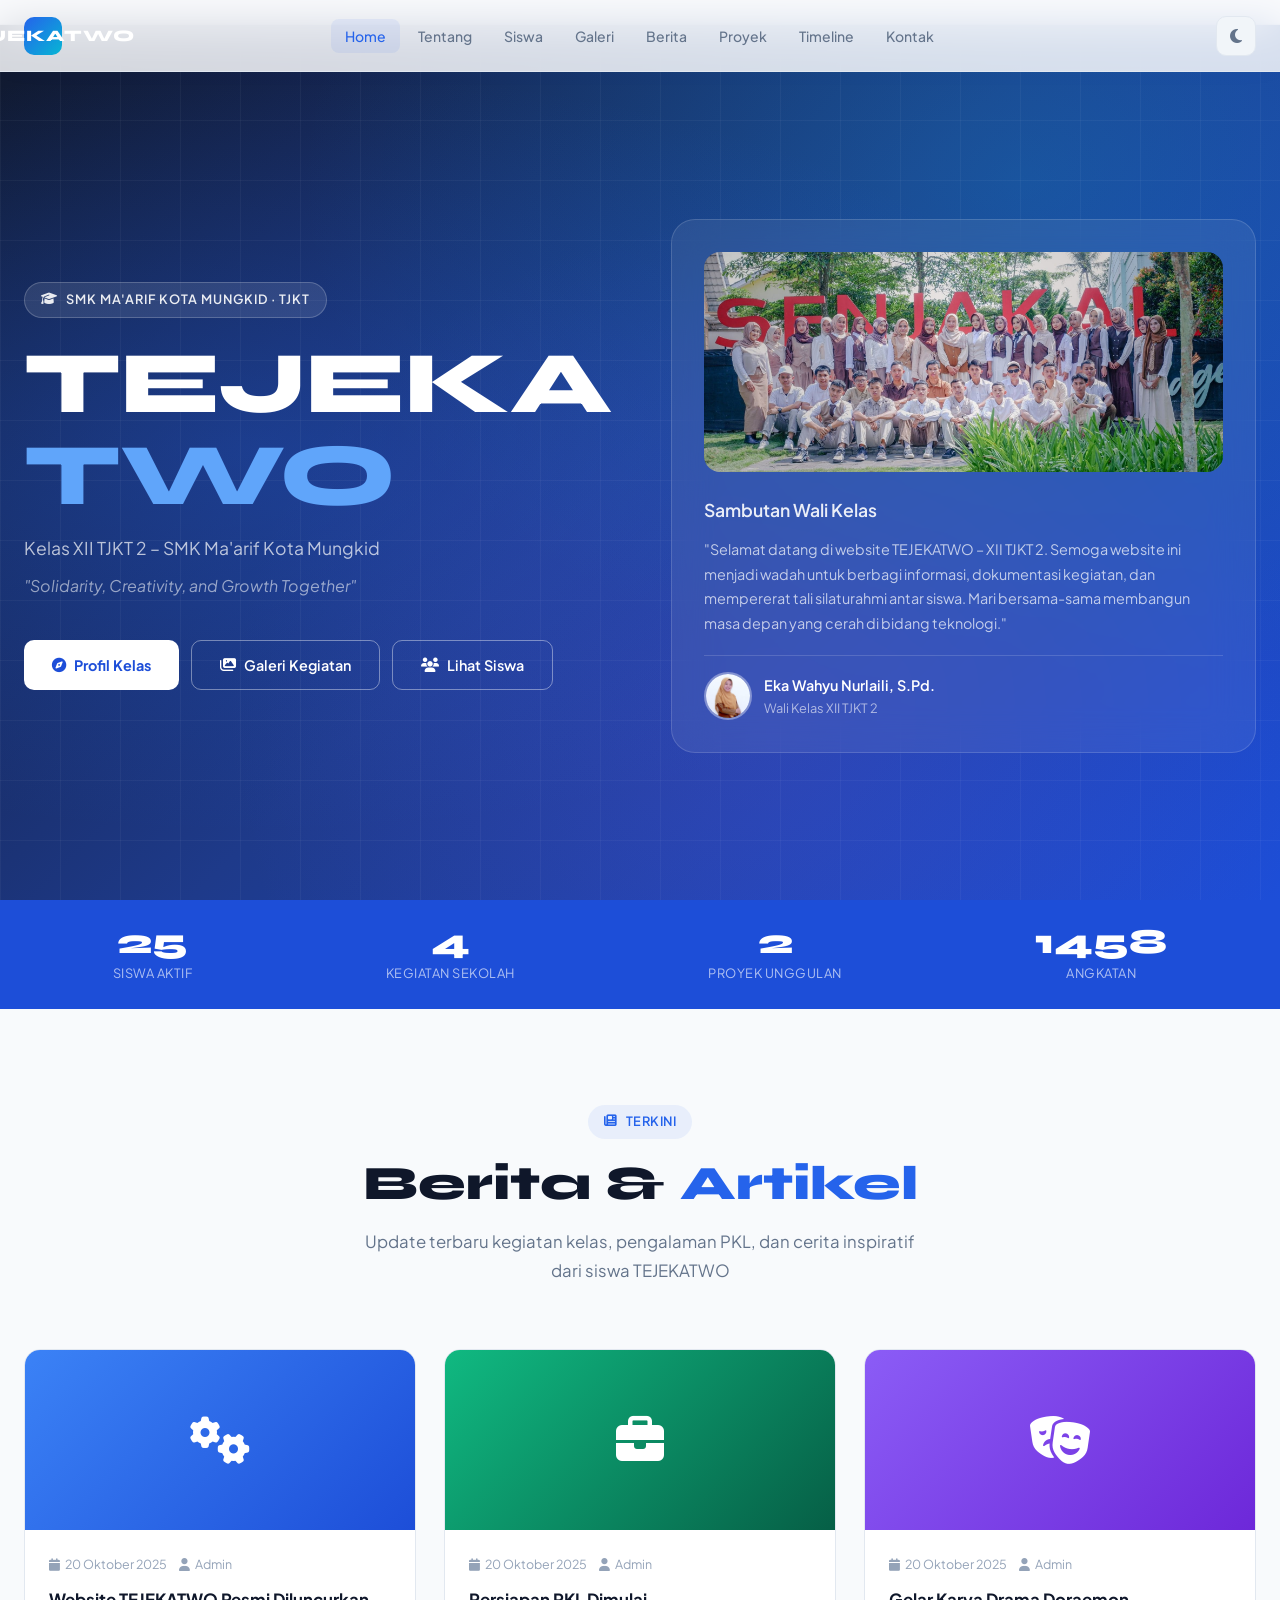
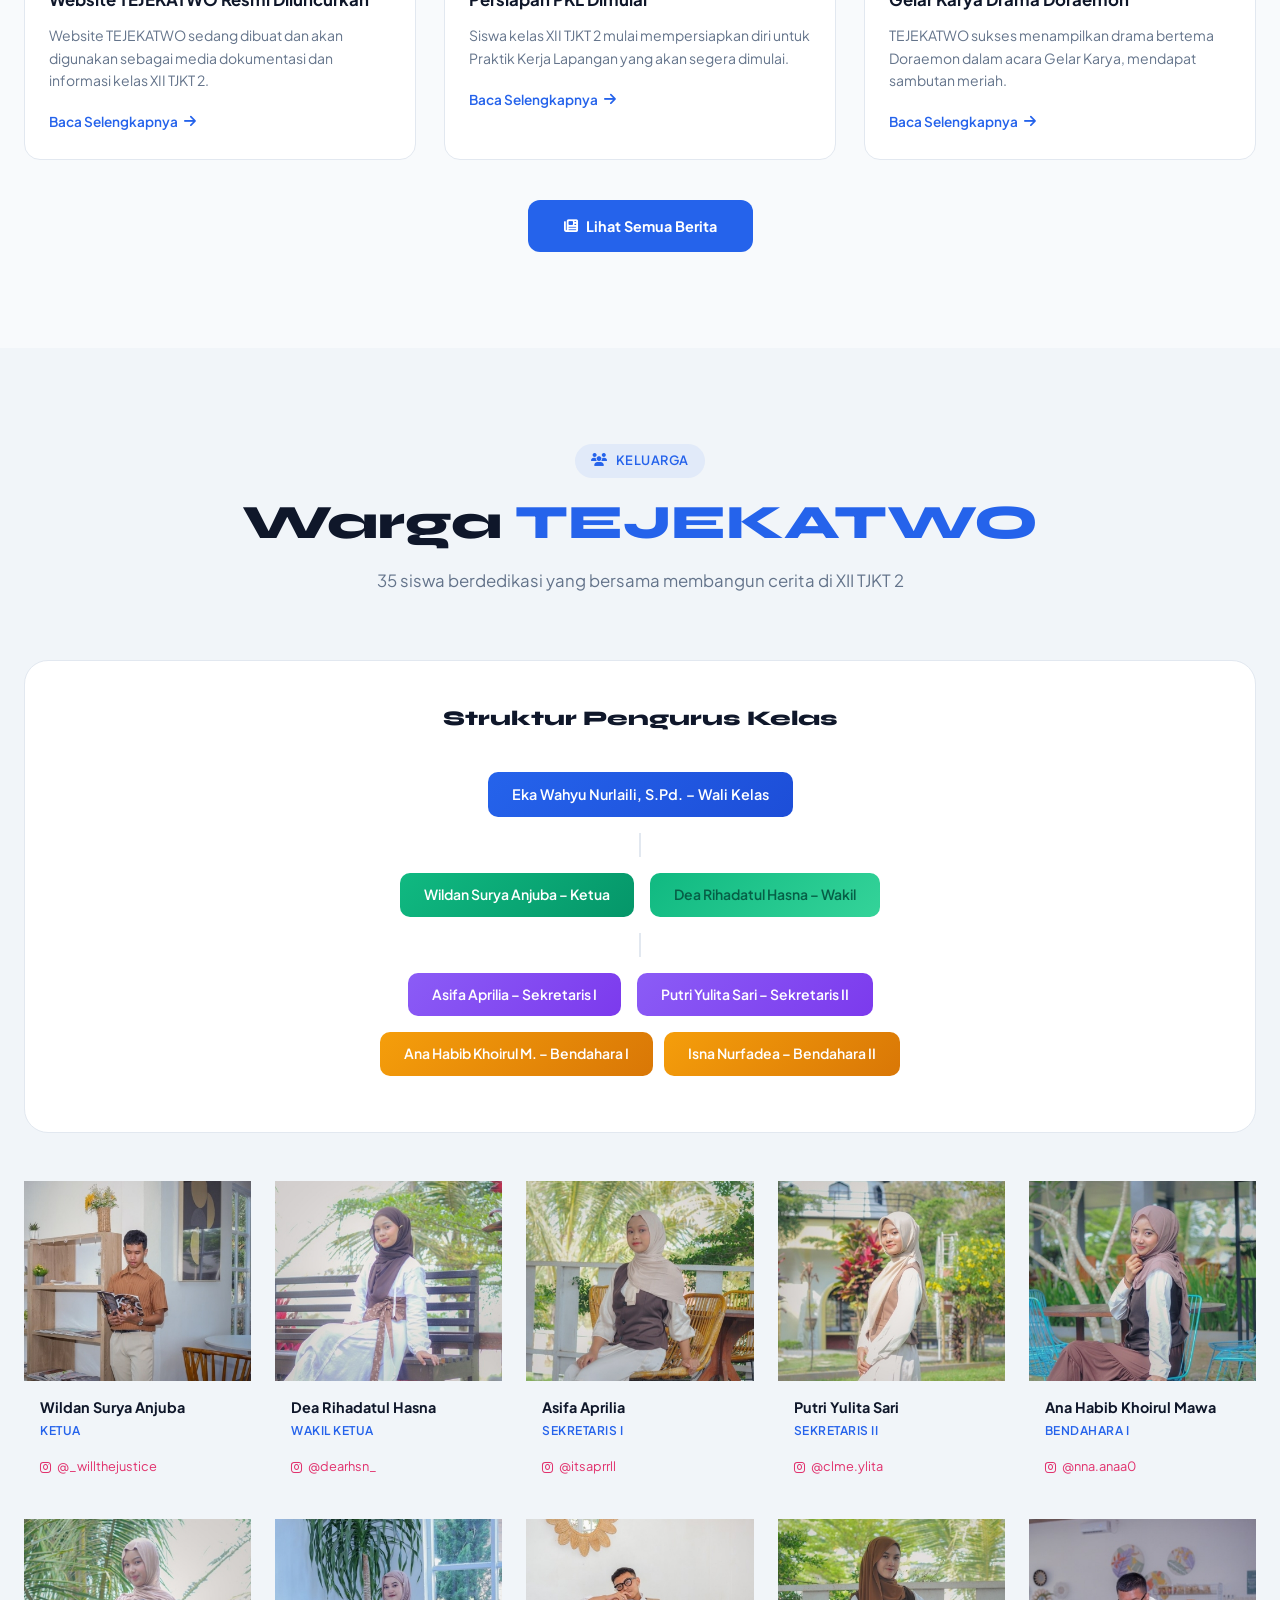
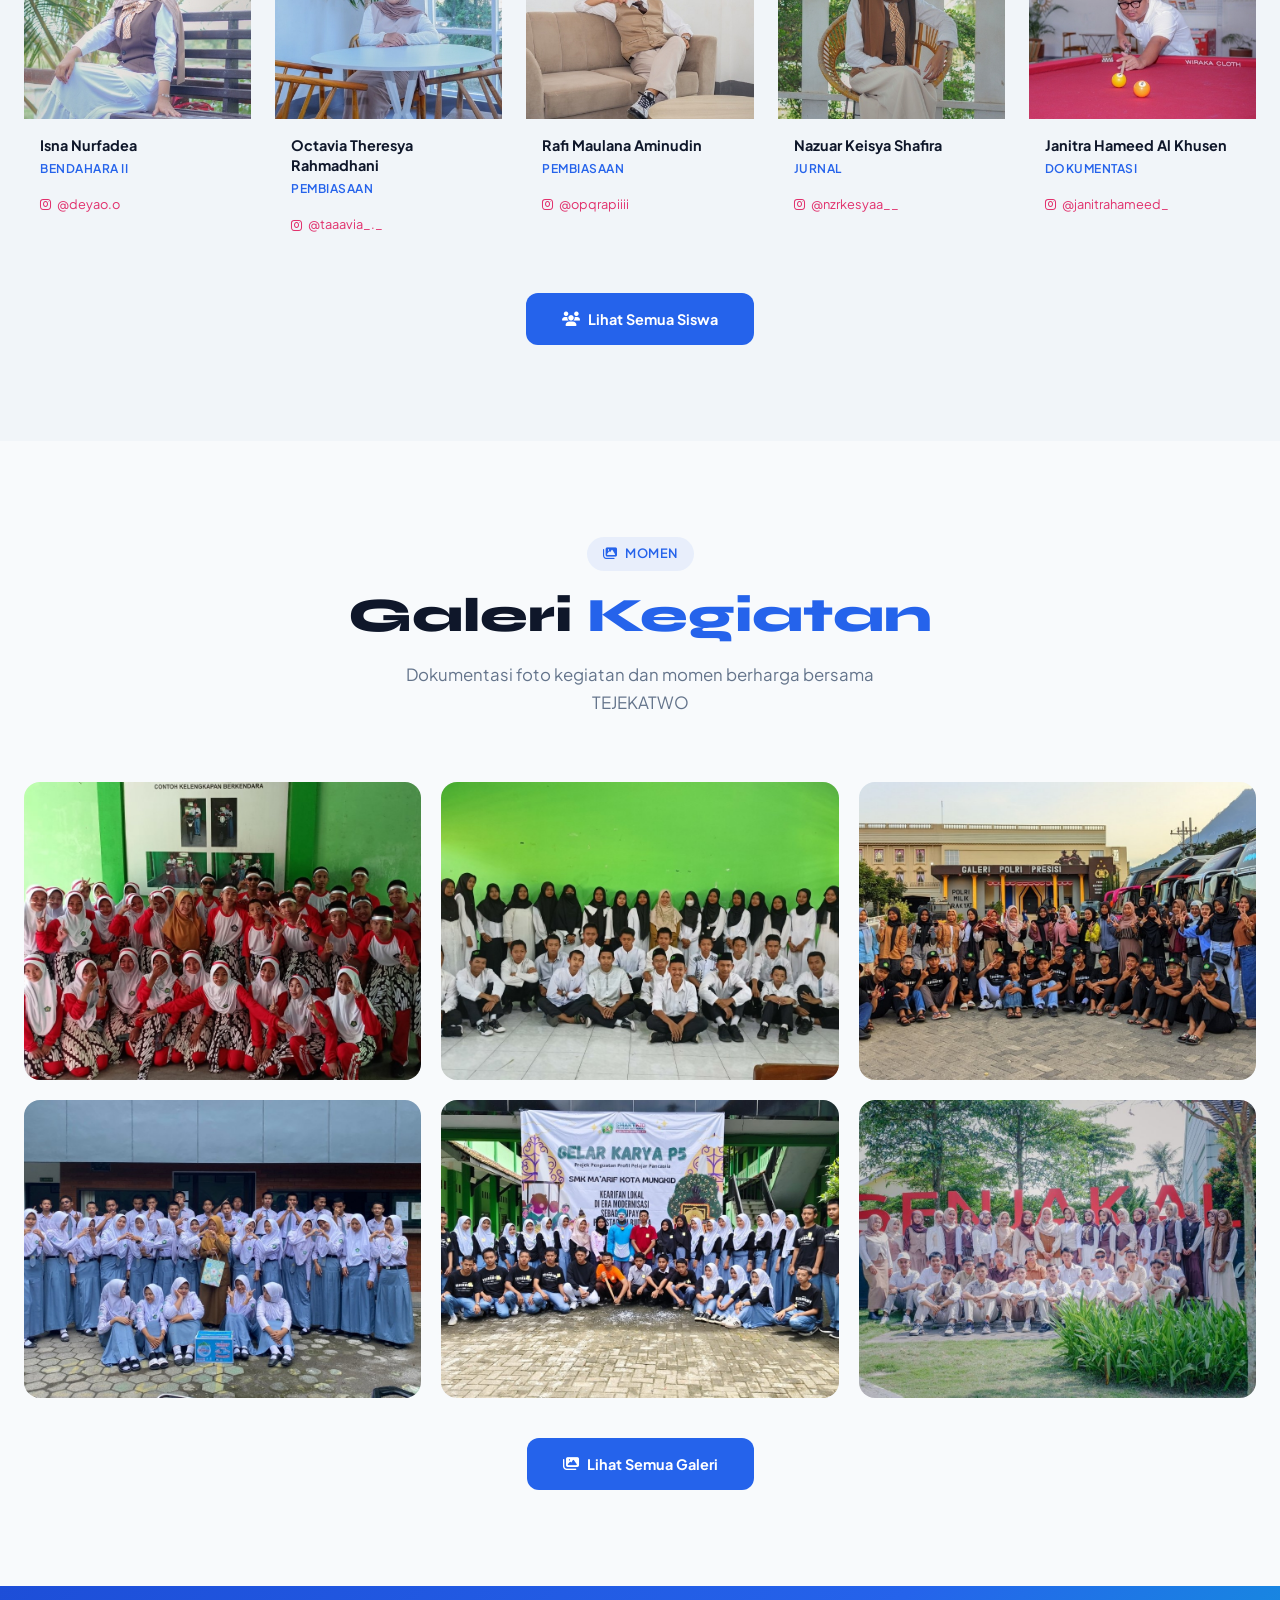
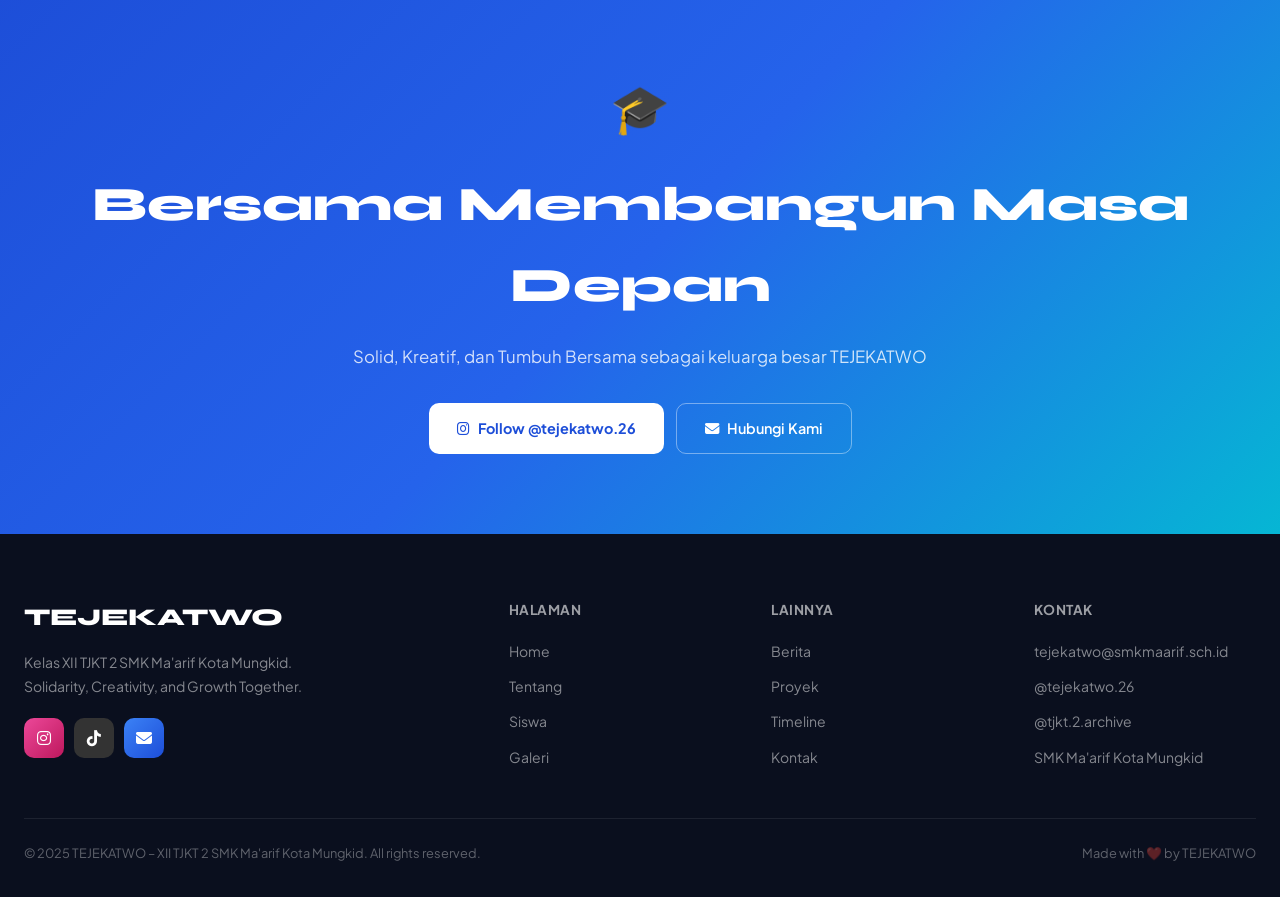
==== commit bc866c54: "Add files via upload" ====
--- a/index.html
+++ b/index.html
@@ -25,17 +25,14 @@
 
 <!-- Loading Screen -->
 <div id="loading-screen">
-  <div class="loader-logo">TEJEKATWO</div>
+  <div class="loader-logo">tejekatwo</div>
   <div class="loader-bar"><div class="loader-fill"></div></div>
 </div>
 
 <!-- Navbar -->
 <nav id="navbar">
   <div class="nav-container">
-    <a href="index.html" class="nav-logo">
-      <div class="nav-logo-badge">26</div>
-      TEJEKATWO
-    </a>
+    <a href="index.html" class="nav-logo"><div class="nav-logo-badge">TEJEKATWO</div></a>
     <ul class="nav-links">
       <li><a href="index.html" class="active">Home</a></li>
       <li><a href="about.html">Tentang</a></li>
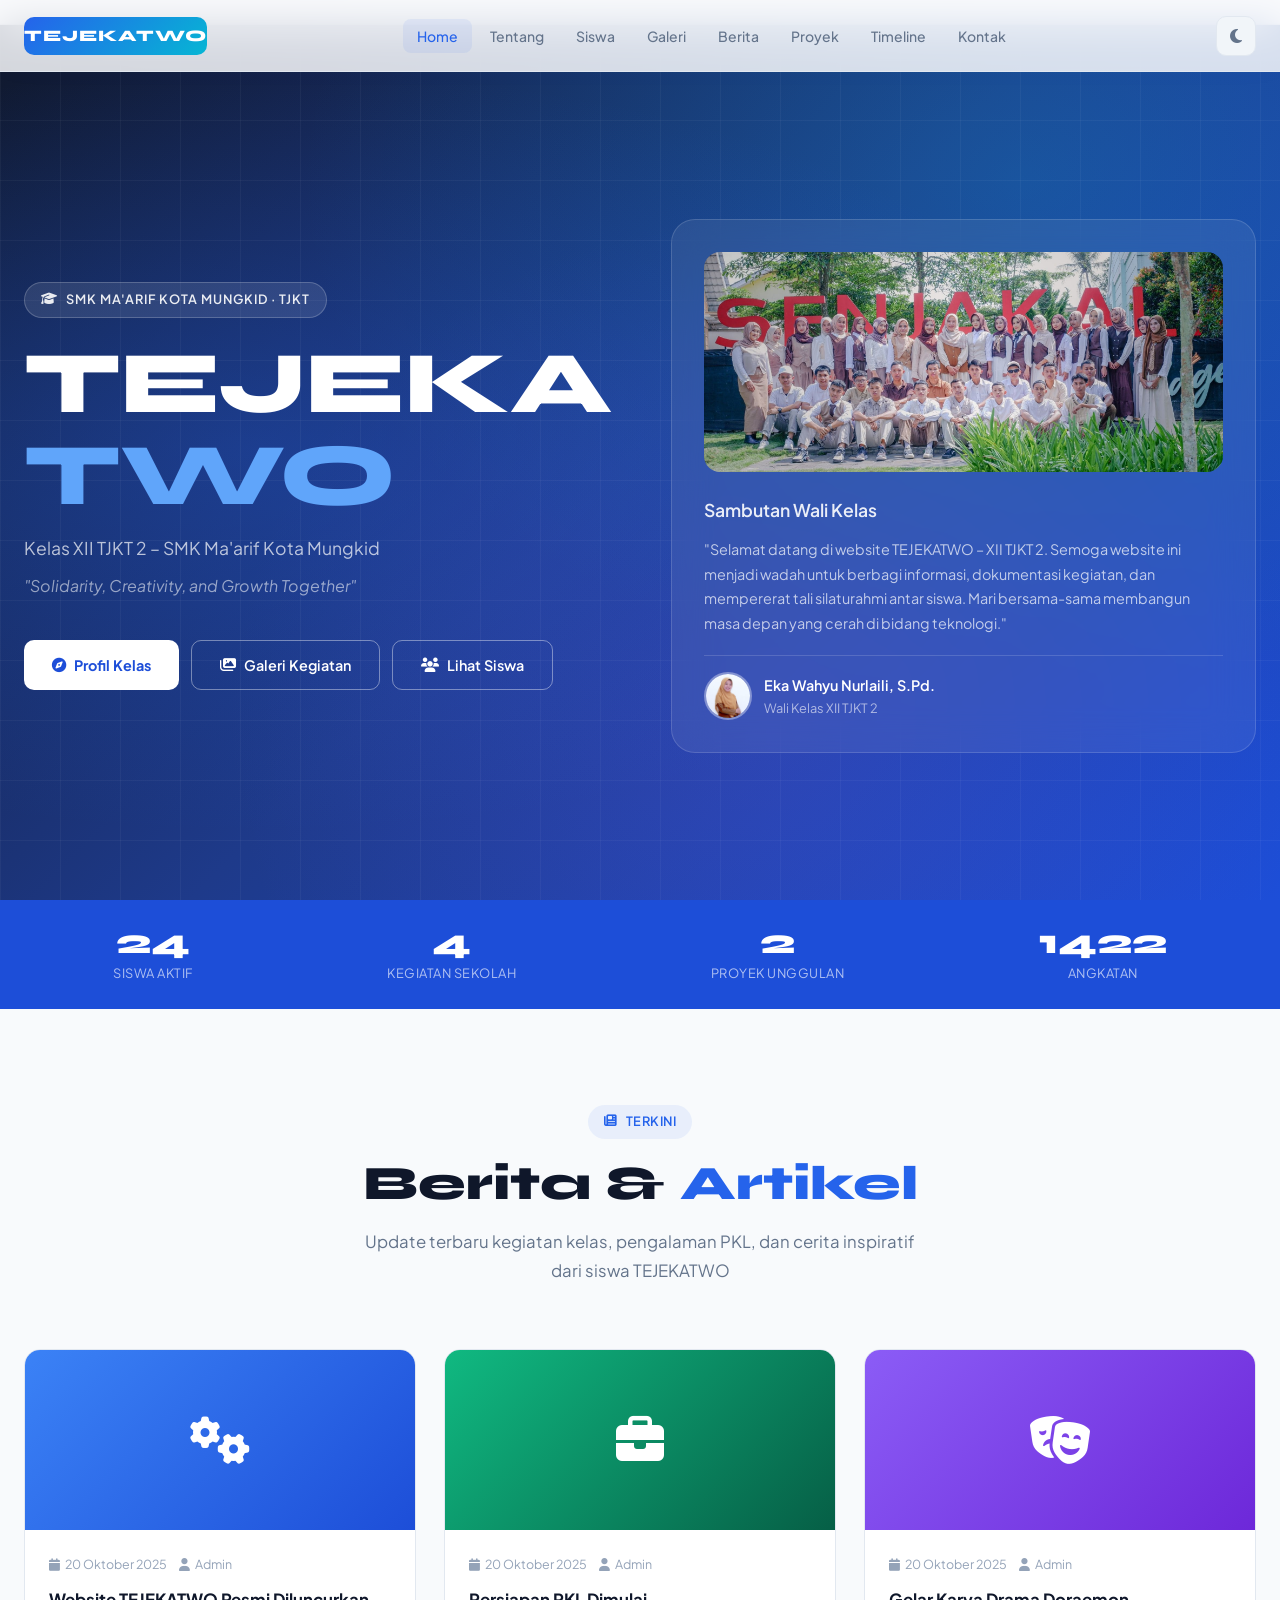
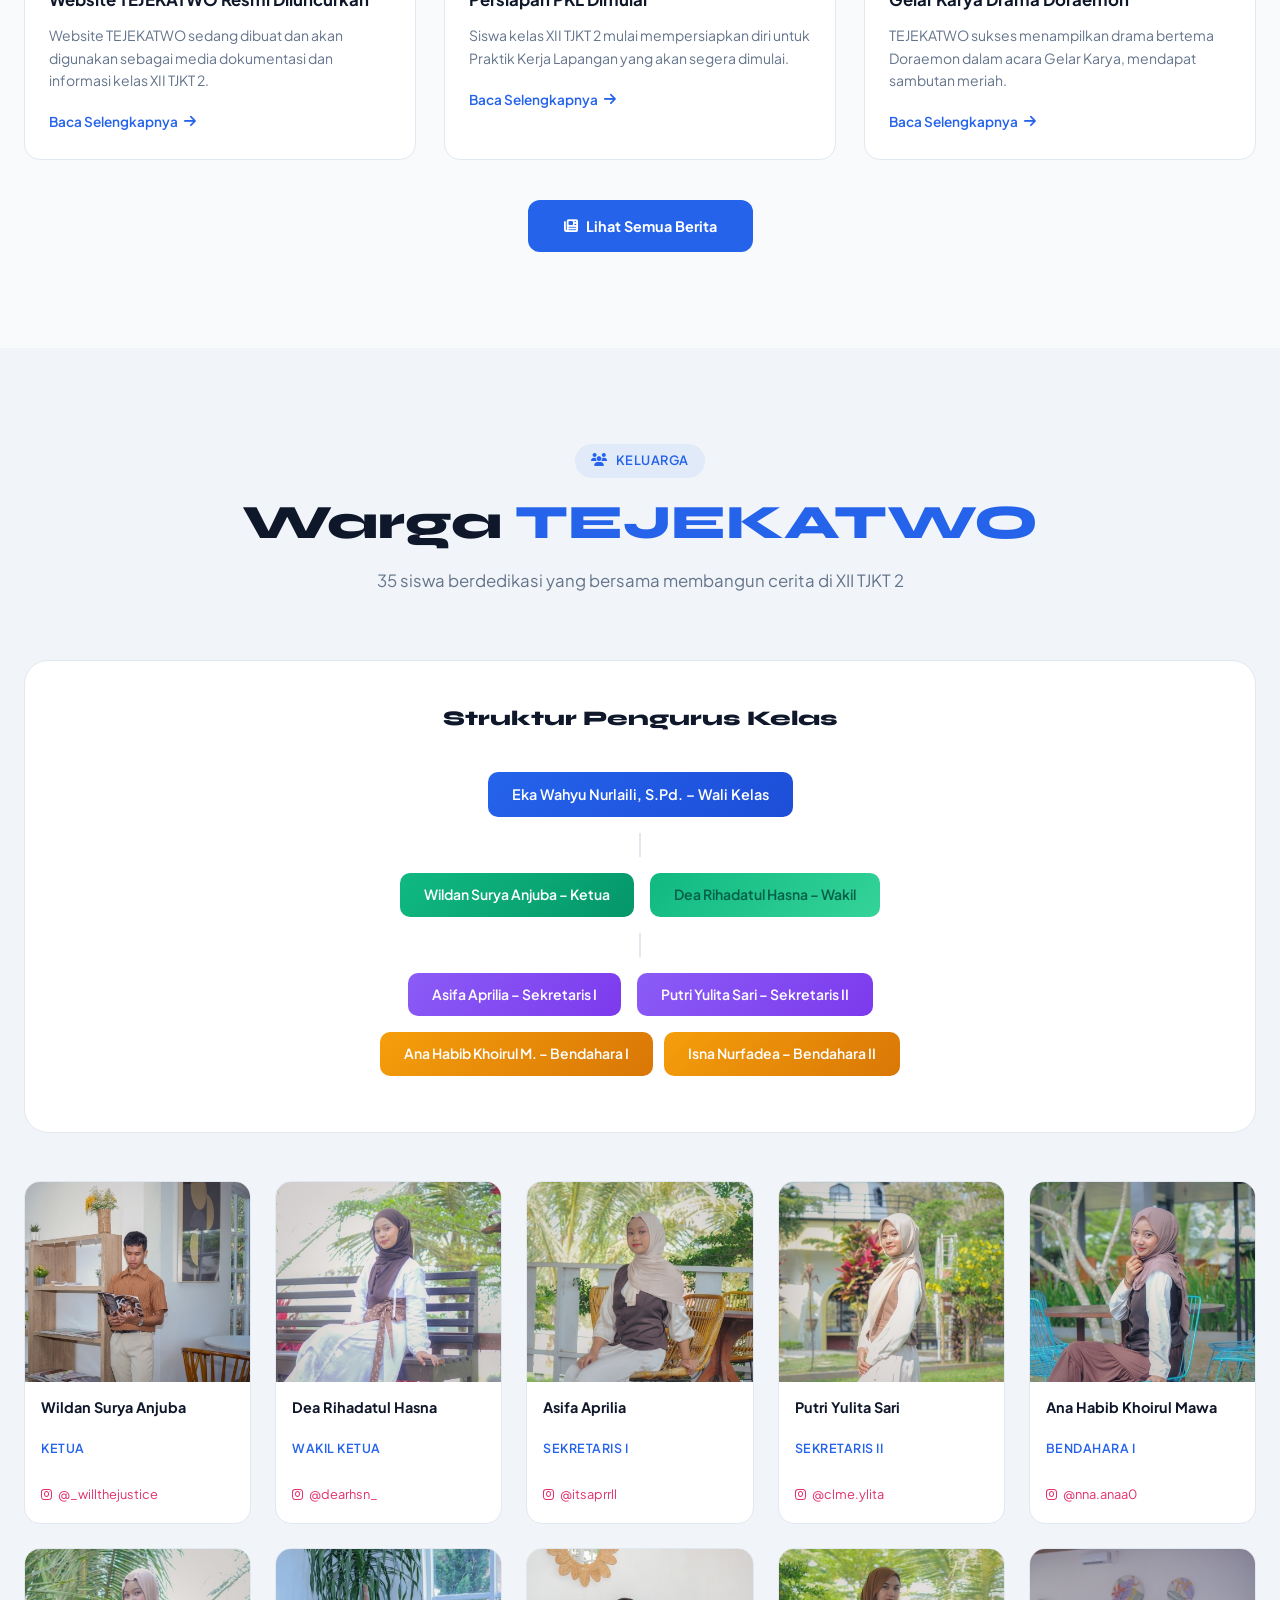
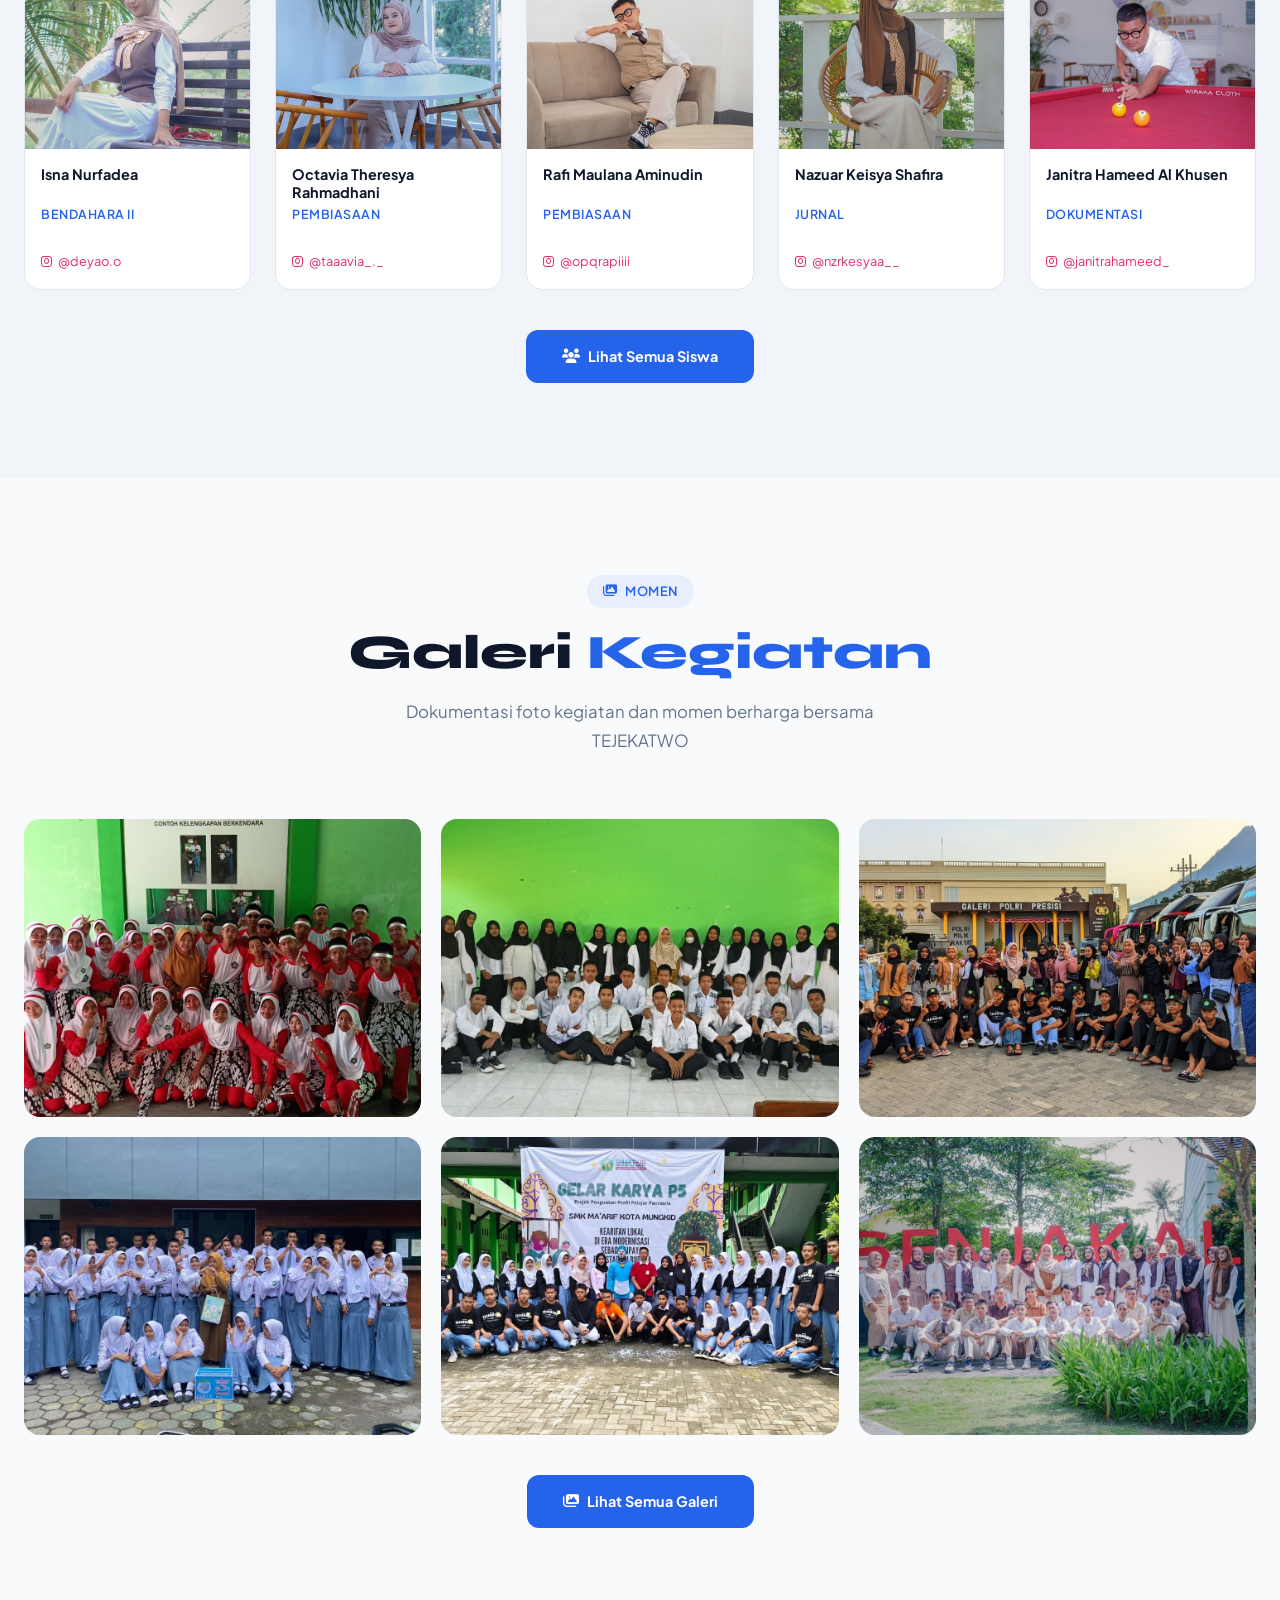
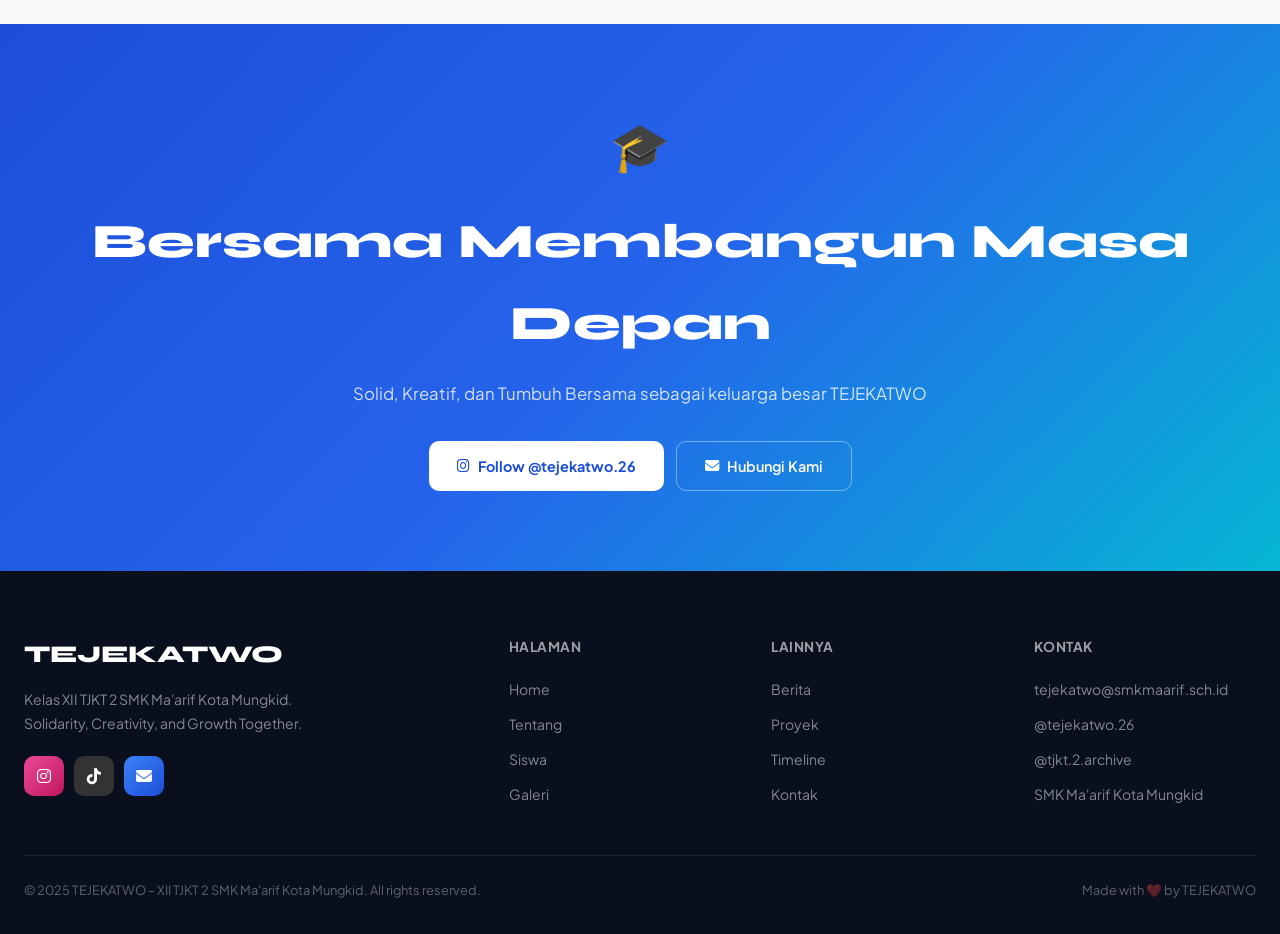
==== commit cdea32db: "Update index.html" ====
--- a/index.html
+++ b/index.html
@@ -405,25 +405,26 @@
   if (!grid || typeof SISWA_DATA === 'undefined') return;
   SISWA_DATA.slice(0, 10).forEach((siswa, i) => {
     const card = document.createElement('div');
-    card.className = ` reveal delay-${(i%4)+1}`;
+    card.className = `student-card preview-card reveal delay-${(i%4)+1}`;
     card.innerHTML = `
-      ${siswa.foto
-  ? `<img 
-       src="assets/images/siswa/${siswa.foto}" 
-       alt="${siswa.nama}" 
-       class="student-card-img" 
-       loading="lazy"
-       onerror="this.outerHTML='<div class=&quot;student-card-img&quot;><i class=&quot;fas fa-user&quot;></i></div>'"
-     >`
-  : `<div class="student-card-img"><i class="fas fa-user"></i></div>`
-}
-      <div class="student-card-body">
-        <div class="student-card-name">${siswa.nama}</div>
-        <div class="student-card-role">${siswa.jabatan}</div>
-        <a href="https://instagram.com/${siswa.instagram}" target="_blank" rel="noopener" class="student-card-ig">
-          <i class="fab fa-instagram"></i> @${siswa.instagram}
-        </a>
-      </div>`;
+  ${siswa.foto
+    ? `<img 
+         src="assets/images/siswa/${siswa.foto}" 
+         alt="${siswa.nama}" 
+         class="student-card-img" 
+         loading="lazy"
+         onerror="this.outerHTML='<div class=&quot;student-card-img&quot;><i class=&quot;fas fa-user&quot;></i></div>'"
+       >`
+    : `<div class="student-card-img"><i class="fas fa-user"></i></div>`
+  }
+  <div class="student-card-body">
+    <div class="student-card-name">${siswa.nama}</div>
+    <div class="student-card-role">${siswa.jabatan}</div>
+    <a href="https://instagram.com/${siswa.instagram}" target="_blank" rel="noopener" class="student-card-ig">
+      <i class="fab fa-instagram"></i> @${siswa.instagram}
+    </a>
+  </div>
+`;
     grid.appendChild(card);
     setTimeout(() => document.querySelectorAll('.reveal').forEach(el => {
       const io = new IntersectionObserver(entries => entries.forEach(e => e.isIntersecting && e.target.classList.add('visible')), {threshold:0.1});
--- a/assets/css/style.css
+++ b/assets/css/style.css
@@ -153,7 +153,7 @@
   letter-spacing: 1px;
 }
 .nav-logo-badge {
-  width: 38px;
+  width: flex;
   height: 38px;
   background: linear-gradient(135deg, var(--primary), var(--accent));
   border-radius: 10px;
@@ -1080,10 +1080,31 @@
   gap: 40px;
   align-items: center;
 }
-@media (max-width: 768px) { .jurusan-banner { grid-template-columns: 1fr; } }
-.jurusan-banner h3 { font-family: 'Syne', sans-serif; font-size: 1.8rem; font-weight: 800; margin-bottom: 12px; }
-.jurusan-banner p { opacity: 0.85; line-height: 1.7; }
-.jurusan-tags { display: flex; flex-wrap: wrap; gap: 8px; margin-top: 16px; }
+/* ===== JURUSAN BANNER ===== */
+.jurusan-banner h3 {
+  font-family: 'Syne', sans-serif;
+  font-size: 1.8rem;
+  font-weight: 800;
+  margin-bottom: 12px;
+  line-height: 1.4;
+  word-break: break-word;
+  overflow-wrap: break-word;
+}
+
+.jurusan-banner p {
+  opacity: 0.85;
+  line-height: 1.7;
+  word-break: break-word;
+  overflow-wrap: break-word;
+}
+
+.jurusan-tags {
+  display: flex;
+  flex-wrap: wrap;
+  gap: 8px;
+  margin-top: 16px;
+}
+
 .jurusan-tag {
   background: rgba(255,255,255,0.15);
   border: 1px solid rgba(255,255,255,0.25);
@@ -1091,6 +1112,53 @@
   border-radius: 100px;
   font-size: 0.8rem;
   font-weight: 600;
+  text-align: center;
+  word-break: break-word;
+}
+
+/* ===== MOBILE FIX ===== */
+@media (max-width: 768px) {
+  .jurusan-banner {
+    grid-template-columns: 1fr;
+    text-align: center;
+    gap: 20px;
+    padding: 20px;
+  }
+
+  .jurusan-banner h3 {
+    font-size: 1.3rem;
+  }
+
+  .jurusan-banner p {
+    font-size: 0.9rem;
+    line-height: 1.6;
+  }
+
+  .jurusan-tags {
+    justify-content: center;
+    gap: 6px;
+  }
+
+  .jurusan-tag {
+    font-size: 0.72rem;
+    padding: 5px 10px;
+  }
+}
+
+/* ===== HP KECIL ===== */
+@media (max-width: 480px) {
+  .jurusan-banner h3 {
+    font-size: 1.1rem;
+  }
+
+  .jurusan-banner p {
+    font-size: 0.85rem;
+  }
+
+  .jurusan-tag {
+    font-size: 0.68rem;
+    padding: 4px 8px;
+  }
 }
 
 /* Project cards */
@@ -1137,3 +1205,238 @@
   margin-bottom: 16px;
 }
 .cta-desc { font-size: 1.05rem; opacity: 0.8; margin-bottom: 32px; }
+
+/* Mobile fix untuk halaman siswa */
+@media (max-width: 768px) {
+  .students-grid {
+    grid-template-columns: repeat(2, 1fr);
+    gap: 14px;
+  }
+
+  .student-card {
+    border-radius: 14px;
+  }
+
+  .student-card-img {
+    width: 100%;
+    height: 160px;
+    object-fit: cover;
+  }
+
+  .student-card-body {
+    padding: 12px;
+  }
+
+  .student-card-name {
+    font-size: 0.95rem;
+    line-height: 1.3;
+  }
+
+  .student-card-role {
+    font-size: 0.78rem;
+  }
+
+  .student-card-ig {
+    font-size: 0.72rem;
+    word-break: break-word;
+  }
+}
+
+/* Extra kecil (HP sempit) */
+@media (max-width: 480px) {
+  .students-grid {
+    grid-template-columns: 1fr;
+    gap: 12px;
+  }
+
+  .student-card {
+    display: flex;
+    align-items: center;
+  }
+
+  .student-card-img {
+    width: 90px;
+    height: 90px;
+    flex-shrink: 0;
+  }
+
+  .student-card-body {
+    padding: 10px;
+  }
+
+  .student-card-name {
+    font-size: 0.9rem;
+  }
+
+  .student-card-role,
+  .student-card-ig {
+    font-size: 0.72rem;
+  }
+}
+
+/* Perbaiki teks panjang */
+.student-card-name,
+.student-card-role {
+  word-break: break-word;
+  overflow-wrap: break-word;
+  white-space: normal;
+  line-height: 1.3;
+}
+
+/* Biar tinggi nama/jabatan konsisten */
+.student-card-name {
+  min-height: 2.6em;
+}
+
+.student-card-role {
+  min-height: 2.4em;
+  font-size: 0.78rem;
+}
+
+/* Khusus tombol filter di mobile biar tidak berantakan */
+@media (max-width: 768px) {
+  .students-filters {
+    display: flex;
+    flex-wrap: wrap;
+    gap: 8px;
+    justify-content: center;
+  }
+
+  .filter-btn {
+    flex: 1 1 auto;
+    min-width: 80px;
+    font-size: 0.8rem;
+    padding: 8px 10px;
+  }
+}
+
+/* ===== ABOUT SECTION MOBILE FIX ===== */
+@media (max-width: 768px) {
+  .about-content,
+  .about-container,
+  .about-wrapper {
+    display: flex;
+    flex-direction: column;
+    gap: 20px;
+    text-align: center;
+  }
+
+  .about-image,
+  .about-img {
+    width: 100%;
+    max-width: 250px;
+    margin: 0 auto;
+  }
+
+  .about-text,
+  .about-info {
+    width: 100%;
+    padding: 0 15px;
+  }
+
+  .about-title {
+    font-size: 1.4rem;
+    line-height: 1.3;
+    word-break: break-word;
+  }
+
+  .about-text p,
+  .about-description {
+    font-size: 0.9rem;
+    line-height: 1.6;
+    word-break: break-word;
+    overflow-wrap: break-word;
+  }
+}
+
+/* HP kecil */
+@media (max-width: 480px) {
+  .about-title {
+    font-size: 1.2rem;
+  }
+
+  .about-text p,
+  .about-description {
+    font-size: 0.85rem;
+  }
+
+  .about-image,
+  .about-img {
+    max-width: 200px;
+  }
+}
+
+/* ===== Samakan preview siswa di index.html dengan student.html ===== */
+.students-preview-grid .student-card,
+#students-preview .student-card {
+  display: flex !important;
+  align-items: center !important;
+  gap: 12px !important;
+  text-align: left !important;
+  padding: 14px !important;
+}
+
+.students-preview-grid .student-card-img,
+#students-preview .student-card-img {
+  width: 60px !important;
+  height: 60px !important;
+  min-width: 60px !important;
+  border-radius: 50% !important;
+  overflow: hidden !important;
+  flex-shrink: 0 !important;
+}
+
+.students-preview-grid .student-card-img img,
+#students-preview .student-card-img img {
+  width: 100% !important;
+  height: 100% !important;
+  object-fit: cover !important;
+}
+
+.students-preview-grid .student-card-content,
+#students-preview .student-card-content {
+  flex: 1 !important;
+  min-width: 0 !important;
+}
+
+.students-preview-grid .student-card h3,
+#students-preview .student-card h3 {
+  margin: 0 0 4px !important;
+  font-size: 1rem !important;
+  white-space: normal !important;
+  word-break: break-word !important;
+}
+
+.students-preview-grid .student-card p,
+#students-preview .student-card p {
+  margin: 0 !important;
+  font-size: 0.85rem !important;
+  white-space: normal !important;
+  word-break: break-word !important;
+}
+
+/* Mobile tetap rapi */
+@media (max-width: 768px) {
+  .students-preview-grid .student-card,
+  #students-preview .student-card {
+    gap: 10px !important;
+    padding: 12px !important;
+  }
+
+  .students-preview-grid .student-card-img,
+  #students-preview .student-card-img {
+    width: 50px !important;
+    height: 50px !important;
+    min-width: 50px !important;
+  }
+
+  .students-preview-grid .student-card h3,
+  #students-preview .student-card h3 {
+    font-size: 0.9rem !important;
+  }
+
+  .students-preview-grid .student-card p,
+  #students-preview .student-card p {
+    font-size: 0.8rem !important;
+  }
+}
